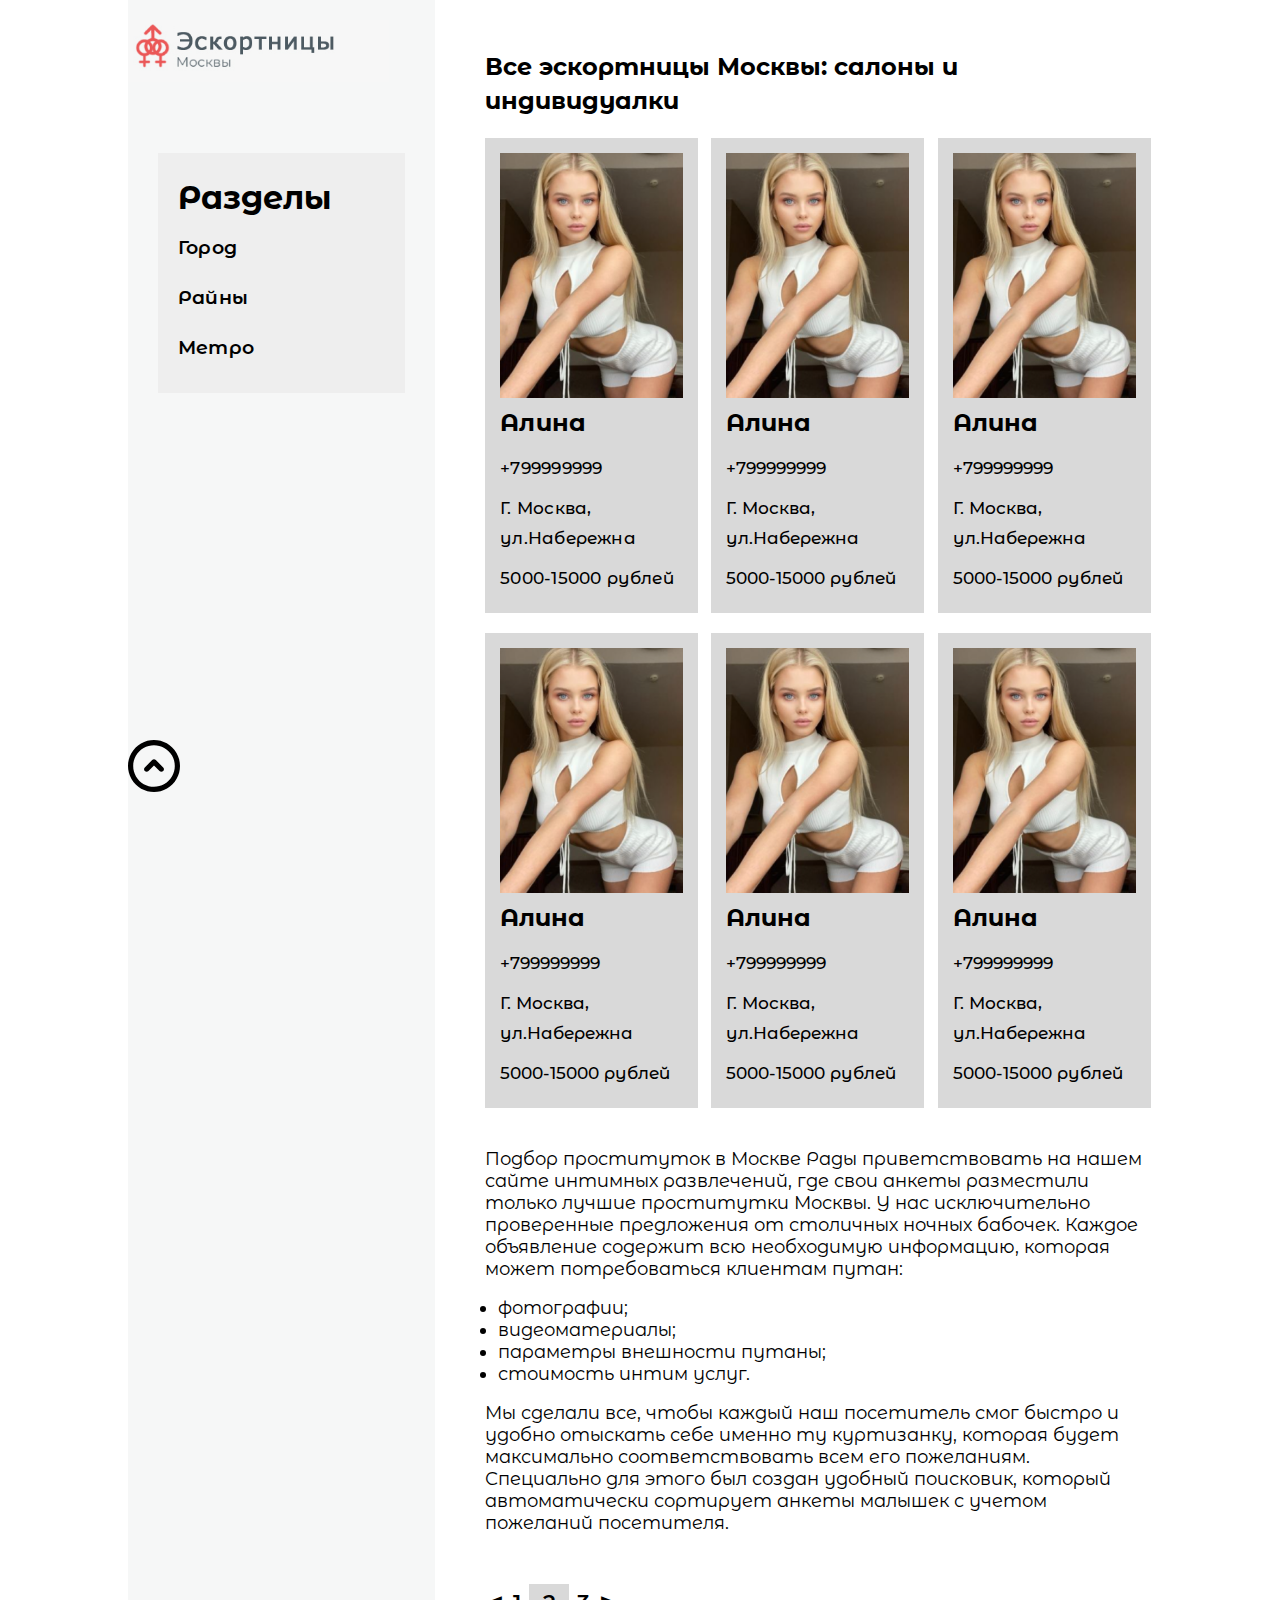
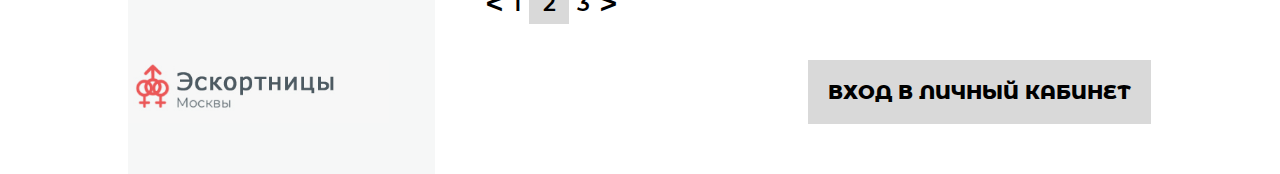
==== index.html @ f72063a7 "сделали панельку" ====
<!DOCTYPE html>
<html lang="en">
<head>
    <meta charset="UTF-8">
    <meta http-equiv="X-UA-Compatible" content="IE=edge">
    <meta name="viewport" content="width=device-width, initial-scale=1.0">
    <title>Document</title>
    <link rel="preconnect" href="https://fonts.googleapis.com">
    <link rel="preconnect" href="https://fonts.gstatic.com" crossorigin>
    <link href="https://fonts.googleapis.com/css2?family=Montserrat+Alternates:wght@300;400;500;600;700;800&display=swap"
        rel="stylesheet">
    <link rel="stylesheet" href="css/style.css">
    <script src="js/render.js" defer></script>
    <script src="js/main.js" defer></script>
</head>
<body>
   <div class="container main1">
        <div class="col-3">
                    <a href="#" class="logo">
                        <img src="img/logo.png" alt="logo">
                    </a>
                    <div class="panel__block">
                        <div class="panel">
                            <h4 class="panel__title title">Разделы</h4>
                            <div class="panel__box">
                                <a href="#" class="link panel__link">Город</a>
                                <div class="panel__list">
                                    <ul>
                                        <li>Москва</li>
                                        <li>Брянск</li>
                                    </ul>
                                </div>
                            </div>
                            <!-- города -->
                            <div class="panel__box">
                                <a href="#" class="link panel__link">Райны</a>
                                <div class="panel__list">
                                    <ul>
                                        <li>Питер</li>
                                        <li>климово</li>
                                    </ul>
                                </div>
                            </div>
                            <!-- города -->
                            <div class="panel__box">
                                <a href="#" class="link panel__link">Метро</a>
                                <div class="panel__list">
                                    <ul>
                                        <li>Авиамоторная</li>
                                        <li>Автозаводская</li>                                        
                                        <li>Багратионовская</li>
                                        <li>Баковка</li>
                                        <li>Балтийская</li>
                                        <li>Авиамоторная</li>
                                        <li>Автозаводская</li>
                                        <li>Багратионовская</li>
                                        <li>Баковка</li>
                                        <li>Балтийская</li>
                                        <li>Авиамоторная</li>
                                        <li>Автозаводская</li>
                                        <li>Багратионовская</li>
                                        <li>Баковка</li>
                                        <li>Балтийская</li>
                                        <li>Авиамоторная</li>
                                        <li>Автозаводская</li>
                                        <li>Багратионовская</li>
                                        <li>Баковка</li>
                                        <li>Балтийская</li>
                                        <li>Авиамоторная</li>
                                        <li>Автозаводская</li>
                                        <li>Багратионовская</li>
                                        <li>Баковка</li>
                                        <li>Авиамоторная</li>
                                        <li>Автозаводская</li>
                                        <li>Багратионовская</li>
                                        <li>Баковка</li>
                                        <li>Балтийская</li>
                                        <li>Авиамоторная</li>
                                        <li>Автозаводская</li>
                                        <li>Багратионовская</li>
                                        <li>Баковка</li>
                                        <li>Балтийская</li>
                                        <li>Авиамоторная</li>
                                        <li>Автозаводская</li>
                                        <li>Багратионовская</li>
                                        <li>Баковка</li>
                                    </ul>
                                </div>
                            </div>
                            <!-- города -->
                            
                            <!-- <div class="panel__box">
                                <a href="#" class="link panel__link">Район</a>
                                <div class="panel__list">
                                    <ul>
                                        <li>Вешняки</li>
                                        <li>Бирюлёво Западное</li>
                                        <li>Алтуфьевский</li>
                                        <li>Бутырский</li>
                                        <li>Бибирево</li>
                                    </ul>
                                </div>
                            </div>
                            
                            <div class="panel__box">
                                <a href="#" class="link panel__link">Город</a>
                                <div class="panel__list">
                                    <ul>
                                        <li>Академический</li>
                                        <li>Алексеевский</li>
                                        <li>Алтуфьевский</li>
                                        <li>Беговой</li>
                                        <li>Бескудниковский</li>
                                    </ul>
                                </div>
                            </div>
                            <div class="panel__box">
                                <a href="#" class="link panel__link">Город</a>
                                <div class="panel__list">
                                    <ul>
                                        <li>Академический</li>
                                        <li>Алексеевский</li>
                                        <li>Алтуфьевский</li>
                                        <li>Беговой</li>
                                        <li>Бескудниковский</li>
                                    </ul>
                                </div>
                            </div>
                            <div class="panel__box">
                                <a href="#" class="link panel__link">Город</a>
                                <div class="panel__list">
                                    <ul>
                                        <li>Академический</li>
                                        <li>Алексеевский</li>
                                        <li>Алтуфьевский</li>
                                        <li>Беговой</li>
                                        <li>Бескудниковский</li>
                                    </ul>
                                </div>
                            </div>
                            <div class="panel__box">
                                <a href="#" class="link panel__link">Город</a>
                                <div class="panel__list">
                                    <ul>
                                        <li>Академический</li>
                                        <li>Алексеевский</li>
                                        <li>Алтуфьевский</li>
                                        <li>Беговой</li>
                                        <li>Бескудниковский</li>
                                    </ul>
                                </div>
                            </div>
                            <a href="#" class="link panel__link"></a>
                            <a href="#" class="link panel__link">Метро</a>
                            <a href="#" class="link panel__link">Услуги</a>
                            <a href="#" class="link panel__link">Цена</a>
                            <a href="#" class="link panel__link">Возвраст</a>
                            <a href="#" class="link panel__link">Вес</a>
                            <a href="#" class="link panel__link">Грудь</a>
                            <a href="#" class="link panel__link">Рост</a>
                            <a href="#" class="link panel__link">Волосы</a>
                            <a href="#" class="link panel__link">Национальность</a>
                            <a href="#" class="link panel__link">Дополнительно</a> -->
                        </div>
                        <!-- /.panel -->
                    </div>
                    <!-- /.panel__block -->
                    <a href="#" class="logo footer__logo">
                        <img src="img/logo.png" alt="logo">
                    </a>
              
        </div> 
        <div class="col-7">
            <h2 class="header__title">Все эскортницы Москвы: салоны и индивидуалки</h2>
            <div class="catalog">
                <div class="cards block">
                    <a href="show.html" target="_blank" class="card">
                     
                            <img src="img/girl.png" alt="girl">
                            <h4 class="title text__card">Алина</h4>
                            <p class="text__card">+799999999</p>
                            <p class="text__card">Г. Москва, ул.Набережна</p>
                            <p class="text__card">5000-15000 рублей</p>
                       
                        <!-- /.card -->
                    </a>
                    <div class="card">
                        <img src="img/girl.png" alt="girl">
                        <h4 class="title text__card">Алина</h4>
                        <p class="text__card">+799999999</p>
                        <p class="text__card">Г. Москва, ул.Набережна</p>
                        <p class="text__card">5000-15000 рублей</p>
                    </div>
                    <!-- /.card -->
                    <div class="card">
                        <img src="img/girl.png" alt="girl">
                        <h4 class="title text__card">Алина</h4>
                        <p class="text__card">+799999999</p>
                        <p class="text__card">Г. Москва, ул.Набережна</p>
                        <p class="text__card">5000-15000 рублей</p>
                    </div>
                    <!-- /.card -->
                    <div class="card">
                        <img src="img/girl.png" alt="girl">
                        <h4 class="title text__card">Алина</h4>
                        <p class="text__card">+799999999</p>
                        <p class="text__card">Г. Москва, ул.Набережна</p>
                        <p class="text__card">5000-15000 рублей</p>
                    </div>
                    <!-- /.card -->
                    <div class="card">
                        <img src="img/girl.png" alt="girl">
                        <h4 class="title text__card">Алина</h4>
                        <p class="text__card">+799999999</p>
                        <p class="text__card">Г. Москва, ул.Набережна</p>
                        <p class="text__card">5000-15000 рублей</p>
                    </div>
                    <!-- /.card -->
                    <div class="card">
                        <img src="img/girl.png" alt="girl">
                        <h4 class="title text__card">Алина</h4>
                        <p class="text__card">+799999999</p>
                        <p class="text__card">Г. Москва, ул.Набережна</p>
                        <p class="text__card">5000-15000 рублей</p>
                    </div>
                    <!-- /.card -->
                </div>
                <!-- /.cards col-8 -->
                <div class="text">
                    <p>Подбор проституток в Москве
                    Рады приветствовать на нашем сайте интимных развлечений, где свои анкеты разместили только лучшие проститутки Москвы. У
                    нас исключительно проверенные предложения от столичных ночных бабочек. Каждое объявление содержит всю необходимую
                    информацию, которая может потребоваться клиентам путан:</p>
                    <p>
                        <ul>
                            <li>фотографии;</li>
                            <li>видеоматериалы;</li>
                            <li>параметры внешности путаны;</li>
                            <li>стоимость интим услуг.</li>
                        </ul>
                    </p>
                    
                    <p>
                    Мы сделали все, чтобы каждый наш посетитель смог быстро и удобно отыскать себе именно ту куртизанку, которая будет
                    максимально соответствовать всем его пожеланиям. Специально для этого был создан удобный поисковик, который
                    автоматически сортирует анкеты малышек с учетом пожеланий посетителя.</p>
                </div>
                <div class="pagi">
                    <a href="#" class="pagi__btn"><</a>
                            <a href="#" class="pagi__num">1</a>
                            <a href="#" class="pagi__num activa__numb">2</a>
                            <a href="#" class="pagi__num">3</a>
                            <a href="#" class="pagi__btn">></a>

                </div>
                <!-- /.pagi -->
            </div>
            <!-- /.catalog -->
            <button class="btn btn__footer">ВХОД В ЛИЧНЫЙ КАБИНЕТ</button>
        </div>
        <div class="up"></div>
   </div>
</body>
</html>
---- css/style.css ----
*{
    box-sizing: border-box;
    margin: 0;
    padding: 0;
    font-family: 'Montserrat Alternates', sans-serif;
}

.container{
    max-width: 1200px;
    width: 100%;
    margin: auto;
}
.logo > img{
    width: 85%;
}
.m-2{
    padding: 20px 0;
}
a{
    text-decoration: none;
    cursor: pointer;
    color: black;
    font-weight: 600;
    font-size: 22px;
    letter-spacing: 0.01em;
    line-height: 40px;
}
.title{
    font-weight: 700;
    font-size: 32px;
    line-height: 50px;
}
.btn{
    border: none;
    outline: none;
    cursor: pointer;
    background: #D9D9D9;
    font-weight: 800;
    font-size: 20px;
    padding: 20px;
}
.block{
    display: flex;
    justify-content: space-between;
    flex-wrap: wrap;
}
.main1{
    display: flex;
    align-items: stretch;
}
.col-3{
    padding: 20px 0;
    width: 30%;
    background: #F6F7F7;
    position: relative;
}
.col-7{
    position: relative;
    padding-top: 50px;
    padding-bottom: 20px;
    width: 65%;
    margin-left: 50px;
}


.main{
    padding-top: 50px;
    padding-bottom: 50px;
    display: flex;
    justify-content: space-around;
    align-items: flex-start;
}
.panel{
    padding: 20px 20px;
    display: flex;
    flex-direction: column;
    background: rgba(217, 217, 217, 0.3);
    margin-right: 30px;
    margin-left: 30px;
}
.panel__link{
    display: flex;
    position: relative;
    margin: 5px 0;
    width: 100%;
}
.panel__link:hover,
.panel__link:focus{
    cursor: pointer;
    animation: showA .3s both;
}

.panel__box{
    position: relative;
    display: flex;
}
.panel__list{
    display: none;
    flex-direction: column;
    background: #D9D9D9;
    color: #000;
    padding: 20px;
    position: absolute;
    left: 100%;
    top: 0;
    width: 100vh;
    z-index: 100;
    animation: showDiv .3s both;
}
.open{
    display: flex;
    animation: showDiv .3s both;
}

@keyframes showA {
    100% {
        opacity: 1;
        color: #eb5757;
    }
}
@keyframes showDiv {
    0%{
        opacity: 0;
    }
    100% {
        opacity: 1;
    }
}



.panel__list > ul {
    display: flex;
    flex-wrap: wrap;
    list-style: none;
    font-weight: 500;
    font-size: 20px;
    max-height: 400px;
    line-height: 50px;
    overflow-y: auto;
}
.panel__list>ul > li{
    width: 33%;
}

.card{
    display: flex;
    flex-direction: column;
    width: 30%;
    background: #D9D9D9;
    padding: 15px;
    margin-bottom: 20px;
}
.text__card{
    font-weight: 500;
    font-size: 20px;
    line-height: 30px;
    padding: 5px 0;
}
.card > h4{
    font-size: 24px;
    font-weight: 700;
    line-height: 40px;
}

.pagi{
    display: flex;
    justify-content: space-between;
    align-items: center;
    width: 20%;
    padding: 30px 0;
    margin-bottom: 100px;
}
.pagi__btn{
    font-size: 32px;
}
.activa__numb{
    display: block;
    align-items: center;
    text-align: center;
    width: 40px;
    background: #D9D9D9;
}
.footer__logo{
    position: absolute;
    bottom: 0;
    margin-bottom: 38px;
}
.header__title{
    padding-bottom: 20px;
    line-height: 34px;
}
.btn__footer{
    position: absolute;
    right: 0;
    bottom: 0;
    margin-bottom: 50px;
}

.up{
    width: 52px;
    height: 52px;
    position: fixed;
    bottom: 12%;
    right: 5%;
    background: url("../img/up.svg") no-repeat center / cover;
    cursor: pointer;
}
.text{
    margin: 20px 0;
    display: flex;
    flex-direction: column;
    align-items: baseline;
    font-size: 18px;
}
.text > ul{
    padding: 1% 1% 1% 2%;
    margin: 10px 0;
}

.btn__back{
    width: 90%;
    display: flex;
    justify-content: center;
    margin: auto;
    margin-top: 33px;
    transition: background-color 0.2s;
}

.btn__back:hover{
    background-color: #a8a8a8;
}

.info{
    display: flex;
    justify-content: space-between;
    align-items: center;
    margin-top: 63px;
}



.info__img{
    width: 100%;
    height: 100%;
}

.info__content{
    max-width: 293px;
    margin-left: 40px;
}

.info__content__block:not(:last-child){
    margin-bottom: 14px;
}

.info__content__title{
    font-size: 24px;
    margin-bottom: 10px;
}

.info__content__text{
    font-size: 20px;
    font-weight: 500;
}


.info__title{
    font-size: 24px;
    margin-top: 21px;
    margin-bottom: 40px;
}

.parameters{
    font-weight: 500;
}

.parameters__block{
    display: flex;
    justify-content: space-between;
    align-items: flex-start;
}

.parameters__block:not(:last-child){
    margin-bottom: 12px;
}

.parameters__name{
    font-size: 20px;
}

.parameters__info{
    font-size: 20px;
    max-width: 368px;
}

.about{
    margin-top: 40px;
}

.about__title{
    font-size: 24px;
    margin-bottom: 20px;
}

.about__text{
    font-size: 20px;
    font-weight: 500px;
}

.map{
    width: 100%;
    height: 254px;
    margin-bottom: 120px;
}

@media screen and (max-width: 1280px) {
    .container{
        max-width: 1024px;
    }
    .card{
        width: 32%;
    }
    .text__card {
        font-size: 17px;
    }
    .panel{
        margin-top: 58px;
    }
    .panel__link{
        font-size: 19px;
    }
    .up{
        left: 10%;
    }
}

@media screen and (max-width: 1024px) {
    .container{
        max-width: 768px;
    }
    .card{
        width: 48%;
    }
    .panel{
        margin-left: 0;
        margin-right: 0;
        padding: 20px 22px;
    }
    .pagi{
        width: 30%;
    }
    .logo > img{
        width: 100%;
    }
    .up{
        left: 12%;
    }
}

@media screen and (max-width: 768px) {
    .container{
        max-width: 480px;
    }
    .col-3{
        position: absolute;
        top: 0;
        left: 0;
        width: 100%;
    }
    .col-7{
        width: 100%;
        margin-left: 0;
        margin-top: 200px;
    }
    .main1{
        display: flex;
        flex-wrap: wrap;
    }
    .logo > img{
        width: 35%;
        margin-top: 15px;
    }
    .panel__block{
        width: 40px;
        height: 40px;
        background: url("../img/burger_menu.png") no-repeat center / cover;
        position: absolute;
        top: 0;
        right: 0;
        margin: 40px;
    }
    .panel{
        display: none;
    }
    .footer__logo{
        display: none;
    }
    .btn__footer{
        right: 50%;
        margin-right: -155px;
    }
    .up{
        bottom: 1%;
        left: 1%;
    }
}

@media screen and (max-width:480px) {
    .container{
        max-width: 320px;
    }
    .logo > img{
        width: 50%;
    }
    .header__title{
        font-size: 18px;
        line-height: 1.5;
    }
    .text__card{
        font-size: 13px;
        line-height: 1.5;
    }
    .card > h4{
        font-size: 18px;
        line-height: 1.5;
    }
    .btn__footer{
        font-size: 18px;
    }
    .pagi__btn{
        font-size: 20px;
    }
    .pagi__num{
        font-size: 18px;
    }
    .pagi{
        width: 40%;
    }
    .up{
        width: 30px;
        height: 30px;
    }
    .col-7{
        margin-top: 200px;
    }
    .info{
        flex-wrap: wrap;
        margin-top: 10px;
    }
    .info__slide{
        width: 100%;
        height: 100%;
    }
    .parameters__block{
        flex-direction: column;
    }
    .info__content{
        margin-left: 0;
    }
}
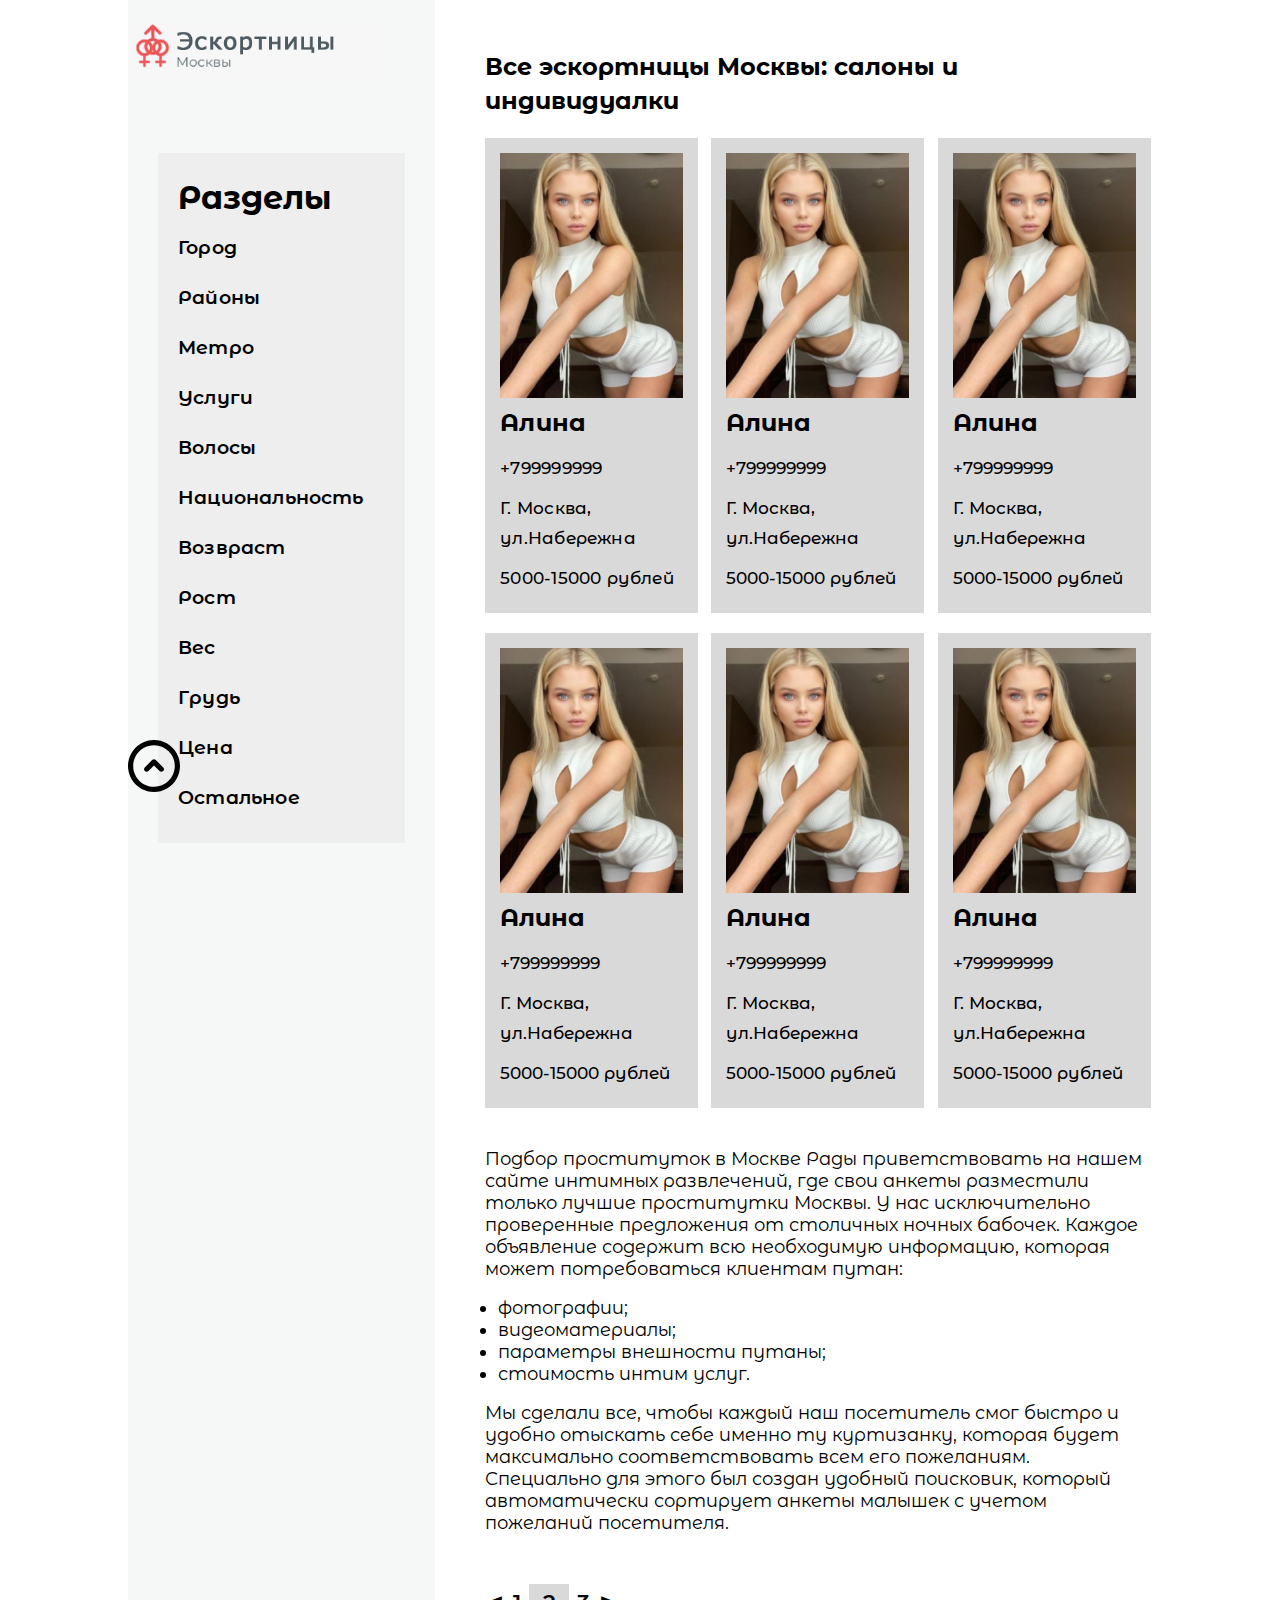
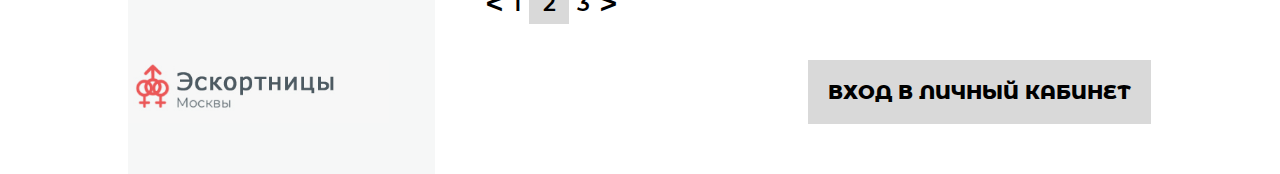
==== commit 41da9e64: "панель готова" ====
--- a/index.html
+++ b/index.html
@@ -27,148 +27,228 @@
                                 <div class="panel__list">
                                     <ul>
                                         <li>Москва</li>
-                                        <li>Брянск</li>
+                                        <li>Химки</li>
+                                        <li>Раменское</li>
                                     </ul>
                                 </div>
-                            </div>
-                            <!-- города -->
-                            <div class="panel__box">
-                                <a href="#" class="link panel__link">Райны</a>
-                                <div class="panel__list">
-                                    <ul>
-                                        <li>Питер</li>
-                                        <li>климово</li>
-                                    </ul>
-                                </div>
-                            </div>
-                            <!-- города -->
-                            <div class="panel__box">
-                                <a href="#" class="link panel__link">Метро</a>
-                                <div class="panel__list">
-                                    <ul>
-                                        <li>Авиамоторная</li>
-                                        <li>Автозаводская</li>                                        
-                                        <li>Багратионовская</li>
-                                        <li>Баковка</li>
-                                        <li>Балтийская</li>
-                                        <li>Авиамоторная</li>
-                                        <li>Автозаводская</li>
-                                        <li>Багратионовская</li>
-                                        <li>Баковка</li>
-                                        <li>Балтийская</li>
-                                        <li>Авиамоторная</li>
-                                        <li>Автозаводская</li>
-                                        <li>Багратионовская</li>
-                                        <li>Баковка</li>
-                                        <li>Балтийская</li>
-                                        <li>Авиамоторная</li>
-                                        <li>Автозаводская</li>
-                                        <li>Багратионовская</li>
-                                        <li>Баковка</li>
-                                        <li>Балтийская</li>
-                                        <li>Авиамоторная</li>
-                                        <li>Автозаводская</li>
-                                        <li>Багратионовская</li>
-                                        <li>Баковка</li>
-                                        <li>Авиамоторная</li>
-                                        <li>Автозаводская</li>
-                                        <li>Багратионовская</li>
-                                        <li>Баковка</li>
-                                        <li>Балтийская</li>
-                                        <li>Авиамоторная</li>
-                                        <li>Автозаводская</li>
-                                        <li>Багратионовская</li>
-                                        <li>Баковка</li>
-                                        <li>Балтийская</li>
-                                        <li>Авиамоторная</li>
-                                        <li>Автозаводская</li>
-                                        <li>Багратионовская</li>
-                                        <li>Баковка</li>
-                                    </ul>
-                                </div>
-                            </div>
-                            <!-- города -->
-                            
-                            <!-- <div class="panel__box">
-                                <a href="#" class="link panel__link">Район</a>
-                                <div class="panel__list">
-                                    <ul>
-                                        <li>Вешняки</li>
-                                        <li>Бирюлёво Западное</li>
-                                        <li>Алтуфьевский</li>
-                                        <li>Бутырский</li>
-                                        <li>Бибирево</li>
-                                    </ul>
-                                </div>
-                            </div>
-                            
-                            <div class="panel__box">
-                                <a href="#" class="link panel__link">Город</a>
-                                <div class="panel__list">
-                                    <ul>
-                                        <li>Академический</li>
-                                        <li>Алексеевский</li>
-                                        <li>Алтуфьевский</li>
-                                        <li>Беговой</li>
-                                        <li>Бескудниковский</li>
-                                    </ul>
-                                </div>
-                            </div>
-                            <div class="panel__box">
-                                <a href="#" class="link panel__link">Город</a>
-                                <div class="panel__list">
-                                    <ul>
-                                        <li>Академический</li>
-                                        <li>Алексеевский</li>
-                                        <li>Алтуфьевский</li>
-                                        <li>Беговой</li>
-                                        <li>Бескудниковский</li>
-                                    </ul>
-                                </div>
-                            </div>
-                            <div class="panel__box">
-                                <a href="#" class="link panel__link">Город</a>
-                                <div class="panel__list">
-                                    <ul>
-                                        <li>Академический</li>
-                                        <li>Алексеевский</li>
-                                        <li>Алтуфьевский</li>
-                                        <li>Беговой</li>
-                                        <li>Бескудниковский</li>
-                                    </ul>
-                                </div>
-                            </div>
-                            <div class="panel__box">
-                                <a href="#" class="link panel__link">Город</a>
-                                <div class="panel__list">
-                                    <ul>
-                                        <li>Академический</li>
-                                        <li>Алексеевский</li>
-                                        <li>Алтуфьевский</li>
-                                        <li>Беговой</li>
-                                        <li>Бескудниковский</li>
-                                    </ul>
-                                </div>
-                            </div>
-                            <a href="#" class="link panel__link"></a>
-                            <a href="#" class="link panel__link">Метро</a>
-                            <a href="#" class="link panel__link">Услуги</a>
-                            <a href="#" class="link panel__link">Цена</a>
-                            <a href="#" class="link panel__link">Возвраст</a>
-                            <a href="#" class="link panel__link">Вес</a>
-                            <a href="#" class="link panel__link">Грудь</a>
-                            <a href="#" class="link panel__link">Рост</a>
-                            <a href="#" class="link panel__link">Волосы</a>
-                            <a href="#" class="link panel__link">Национальность</a>
-                            <a href="#" class="link panel__link">Дополнительно</a> -->
+                                </div>
+                                <!-- города -->
+                                <div class="panel__box">
+                                    <a href="#" class="link panel__link">Районы</a>
+                                    <div class="panel__list">
+                                        <ul>
+                                            <li>ВАО</li>
+                                            <li>ЗАО</li>
+                                            <li>Зеленоградский</li>
+                                            <li>Новомосковский</li>
+                                            <li>СВАО</li>
+                                            <li>СЗАО</li>
+                                            <li>ЮЗАО</li>
+                                        </ul>
+                                    </div>
+                                </div>
+                                <!-- районы -->
+                                <div class="panel__box">
+                                    <a href="#" class="link panel__link">Метро</a>
+                                    <div class="panel__list">
+                                        <ul>
+                                            <li>Авиамоторная</li>
+                                            <li>Автозаводская</li>                                        
+                                            <li>Багратионовская</li>
+                                            <li>Баковка</li>
+                                            <li>Балтийская</li>
+                                            <li>Авиамоторная</li>
+                                            <li>Автозаводская</li>
+                                            <li>Багратионовская</li>
+                                            <li>Баковка</li>
+                                            <li>Балтийская</li>
+                                            <li>Авиамоторная</li>
+                                            <li>Автозаводская</li>
+                                            <li>Багратионовская</li>
+                                            <li>Баковка</li>
+                                            <li>Балтийская</li>
+                                            <li>Авиамоторная</li>
+                                            <li>Автозаводская</li>
+                                            <li>Багратионовская</li>
+                                            <li>Баковка</li>
+                                            <li>Балтийская</li>
+                                            <li>Авиамоторная</li>
+                                            <li>Автозаводская</li>
+                                            <li>Багратионовская</li>
+                                            <li>Баковка</li>
+                                            <li>Авиамоторная</li>
+                                            <li>Автозаводская</li>
+                                            <li>Багратионовская</li>
+                                            <li>Баковка</li>
+                                            <li>Балтийская</li>
+                                            <li>Авиамоторная</li>
+                                            <li>Автозаводская</li>
+                                            <li>Багратионовская</li>
+                                            <li>Баковка</li>
+                                            <li>Балтийская</li>
+                                            <li>Авиамоторная</li>
+                                            <li>Автозаводская</li>
+                                            <li>Багратионовская</li>
+                                            <li>Баковка</li>
+                                        </ul>
+                                    </div>
+                                </div>
+                                <!-- метро -->
+                                <div class="panel__box">
+                                    <a href="#" class="link panel__link">Услуги</a>
+                                    <div class="panel__list">
+                                        <ul>
+                                            <li><h4>ОСНОВНЫЕ</h4></li>
+                                            <li>Классический секс</li>
+                                            <li>Анальный секс</li>
+                                            <li>Групповой секс</li>
+                                            <li>Лесби</li>
+                                            <li>Минет в презервативе</li>
+                                            <li>Минет без презерватива</li>
+                                            <li>Минет глубокий</li>
+                                            <li>Минет в авто</li>
+                                            <li>Куннилингус</li>
+                                            <li>Двойное проникновение</li>
+                                            <li>Игрушки</li>
+                                            <li>Фетиш</li>
+
+                                            <li><h4>ЭКСТРИМ</h4></li>
+                                            <li>Золотой дождь выдача</li>
+                                            <li>Золотой дождь прием</li>
+                                            <li>Страпон</li>                                        
+                                            <li>Фистинг классический</li>
+                                            <li>Фистинг анальный</li>
+                                            <li>Анилингус</li>  
+                                            <li>Бандаж</li>                                      
+                                            <li>Бдсм</li>
+                                            <li>Госпожа</li>
+                                            <li>Рабыня</li>
+                                            <li>Ролевые игры</li>
+                                            
+                                            <li><h4>ДОПОЛНИТЕЛЬНО</h4></li>
+                                            <li>Стриптиз</li>     
+                                            <li>Эротический массаж</li>   
+                                            <li>Эскорт</li>    
+                                            <li>Семейным парам</li>
+                                            <li>Копро</li>                            
+                                            <li>Окончание на лицо</li>
+                                            <li>Окончание в рот</li>
+                                            
+                                        </ul>
+                                    </div>
+                                </div>
+                                <!-- услуги -->
+                                <div class="panel__box">
+                                    <a href="#" class="link panel__link">Волосы</a>
+                                    <div class="panel__list">
+                                        <ul>
+                                            <li>Блондинки</li>
+                                            <li>Брюнетки</li>
+                                            <li>Рыжие</li>
+                                            <li>Шатенки</li>
+                                            <li>Русые</li>
+                                        </ul>
+                                    </div>
+                                </div>
+                                <!-- волосы -->
+                                <div class="panel__box">
+                                    <a href="#" class="link panel__link">Национальность</a>
+                                    <div class="panel__list">
+                                        <ul>
+                                            <li>Русские</li>
+                                            <li>Украинки</li>
+                                            <li>Узбечки</li>
+                                            <li>Армянки</li>
+                                            <li>Азиатки</li>
+                                            <li>Негритянки</li>
+                                        </ul>
+                                    </div>
+                                </div>
+                                <!-- Национальность -->
+                                <div class="panel__box">
+                                    <a href="#" class="link panel__link">Возвраст</a>
+                                    <div class="panel__list">
+                                        <ul>
+                                            <li>Юные</li>
+                                            <li>Молодые</li>
+                                            <li>Опытные</li>
+                                            <li>Взрослые</li>
+                                            <li>Зрелые</li>
+                                            <li>Старые</li>
+                                        </ul>
+                                    </div>
+                                </div>
+                                <!-- Возвраст -->
+                                <div class="panel__box">
+                                    <a href="#" class="link panel__link">Рост</a>
+                                    <div class="panel__list">
+                                        <ul>
+                                            <li>Миниатюрные</li>
+                                            <li>Среднего роста</li>
+                                            <li>Высокие</li>
+                                        </ul>
+                                    </div>
+                                </div>
+                                <!-- Рост -->
+                                <div class="panel__box">
+                                    <a href="#" class="link panel__link">Вес</a>
+                                    <div class="panel__list">
+                                        <ul>
+                                            <li>Худые</li>
+                                            <li>Толстые</li>
+                                        </ul>
+                                    </div>
+                                </div>
+                                <!-- Вес -->
+                                <div class="panel__box">
+                                    <a href="#" class="link panel__link">Грудь</a>
+                                    <div class="panel__list">
+                                        <ul>
+                                            <li>С большой грудью</li>
+                                            <li>С маленькой грудь</li>
+                                        </ul>
+                                    </div>
+                                </div>
+                                <!-- Грудь -->
+                                <div class="panel__box">
+                                    <a href="#" class="link panel__link">Цена</a>
+                                    <div class="panel__list">
+                                        <ul>
+                                            <li>Дешевые</li>
+                                            <li>Недорогие</li>
+                                            <li>Дорогие</li>
+                                            <li>Элитные</li>
+                                            <li>VIP</li>
+                                            <li>Модели</li>
+                                        </ul>
+                                    </div>
+                                </div>
+                                <!-- Цена -->
+                                <div class="panel__box">
+                                    <a href="#" class="link panel__link">Остальное</a>
+                                    <div class="panel__list">
+                                        <ul>
+                                            <li>Проверенные</li>
+                                            <li>На выезд</li>                                            
+                                            <li>Есть видео</li>
+                                            <li>Новые</li>
+                                            <li>В апартаментах</li>
+                                            <li>На час</li>
+                                            <li>На ночь</li>
+                                            <li>Трансы</li>
+                                            <li>Без ретуши</li>
+                                        </ul>
+                                    </div>
+                                </div>
+                                <!-- Остальное -->
+                                
                         </div>
                         <!-- /.panel -->
                     </div>
                     <!-- /.panel__block -->
                     <a href="#" class="logo footer__logo">
                         <img src="img/logo.png" alt="logo">
-                    </a>
-              
+                    </a>        
         </div> 
         <div class="col-7">
             <h2 class="header__title">Все эскортницы Москвы: салоны и индивидуалки</h2>
--- a/css/style.css
+++ b/css/style.css
@@ -140,7 +140,7 @@
     overflow-y: auto;
 }
 .panel__list>ul > li{
-    width: 33%;
+    width: 45%;
 }
 
 .card{
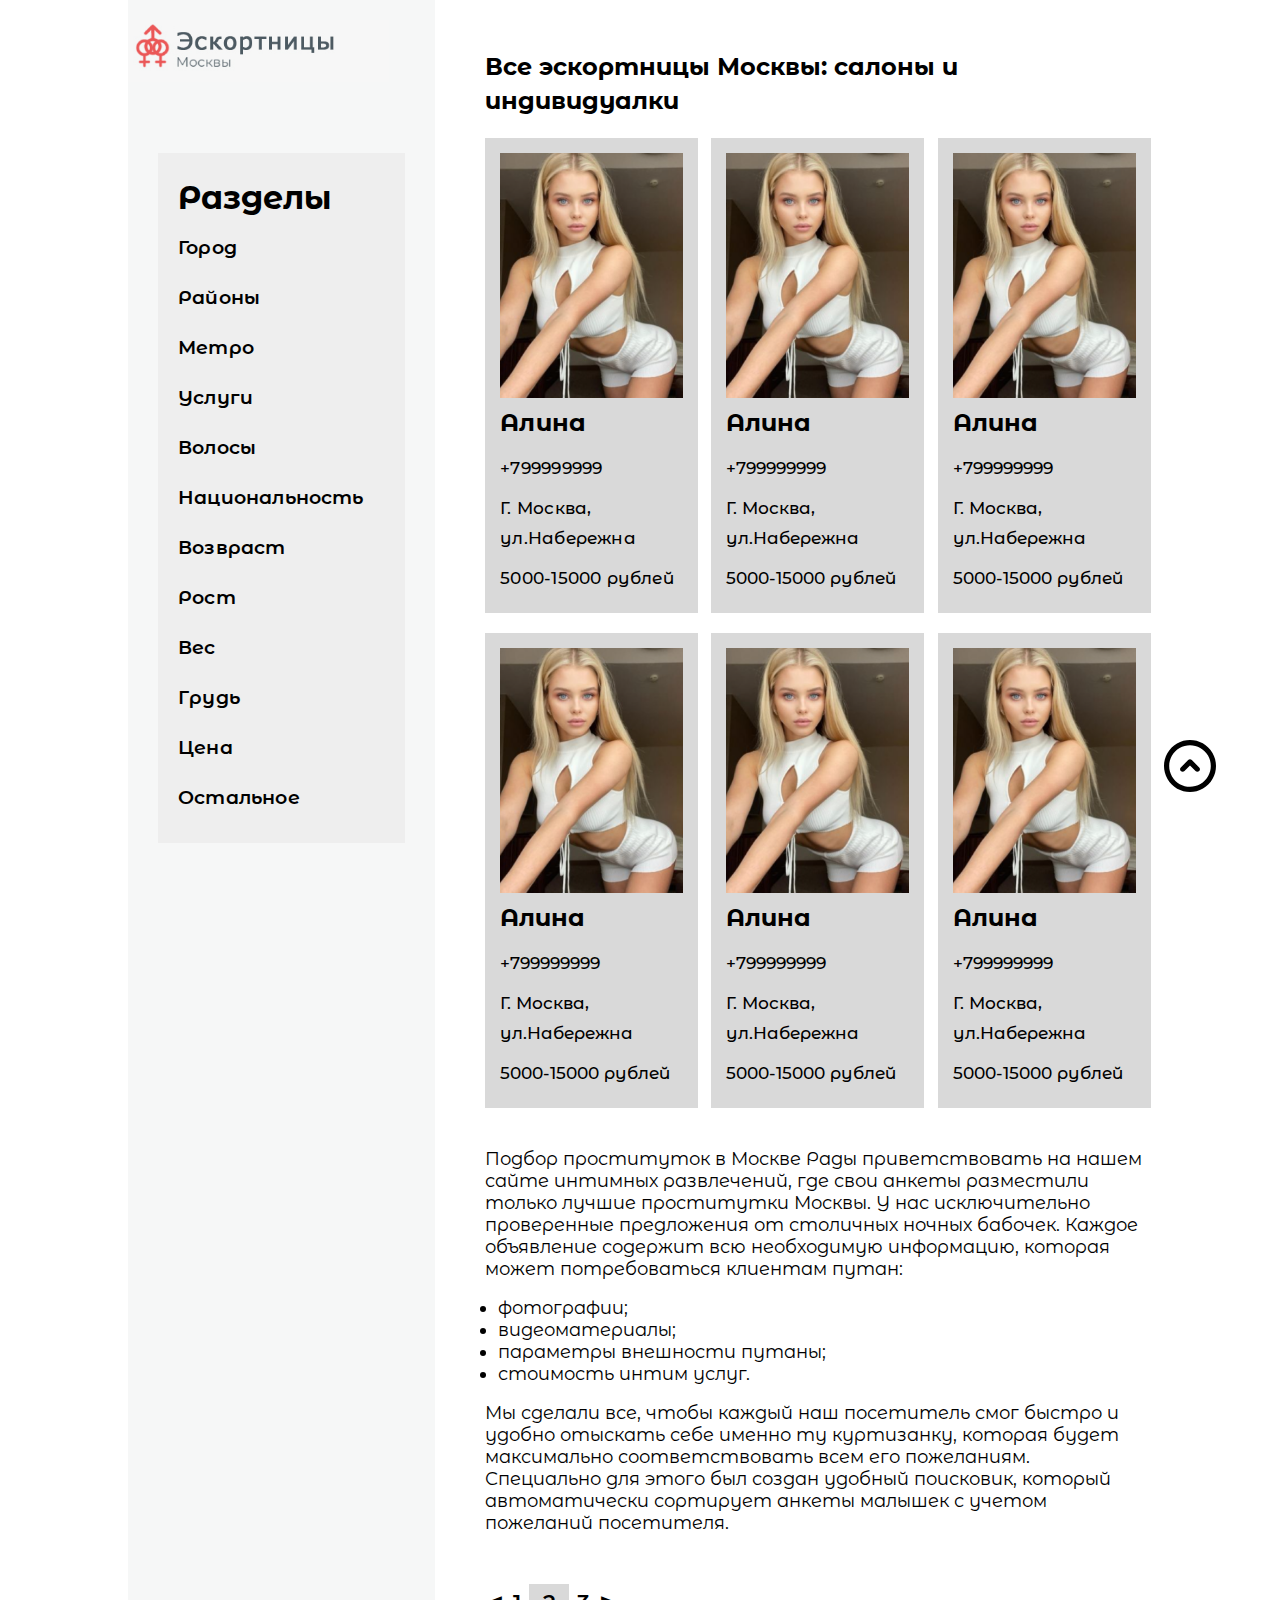
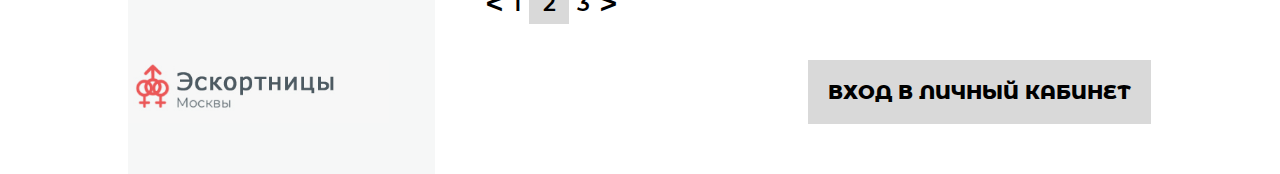
==== commit 70613f21: "по адаптации все норм" ====
--- a/index.html
+++ b/index.html
@@ -16,7 +16,7 @@
 <body>
    <div class="container main1">
         <div class="col-3">
-                    <a href="#" class="logo">
+                    <a href="index.html" class="logo">
                         <img src="img/logo.png" alt="logo">
                     </a>
                     <div class="panel__block">
@@ -241,7 +241,7 @@
                                     </div>
                                 </div>
                                 <!-- Остальное -->
-                                
+                                <div class="panel__close"></div>
                         </div>
                         <!-- /.panel -->
                     </div>
--- a/css/style.css
+++ b/css/style.css
@@ -313,6 +313,16 @@
     height: 254px;
     margin-bottom: 120px;
 }
+.panel__close {
+    width: 20px;
+    height: 20px;
+    background: url("../img/close.svg") no-repeat center / cover;
+    position: fixed;
+    top: 0;
+    right: 0;
+    margin: 35px;
+    display: none;
+}
 
 @media screen and (max-width: 1280px) {
     .container{
@@ -331,7 +341,7 @@
         font-size: 19px;
     }
     .up{
-        left: 10%;
+        right: 5%;
     }
 }
 
@@ -354,7 +364,7 @@
         width: 100%;
     }
     .up{
-        left: 12%;
+        right: 5%;
     }
 }
 
@@ -371,7 +381,7 @@
     .col-7{
         width: 100%;
         margin-left: 0;
-        margin-top: 200px;
+        margin-top: 80px;
     }
     .main1{
         display: flex;
@@ -381,7 +391,7 @@
         width: 35%;
         margin-top: 15px;
     }
-    .panel__block{
+    .panel__block {
         width: 40px;
         height: 40px;
         background: url("../img/burger_menu.png") no-repeat center / cover;
@@ -390,8 +400,27 @@
         right: 0;
         margin: 40px;
     }
-    .panel{
-        display: none;
+
+    .panel {
+        position: fixed;
+        left: 0;
+        top: 0;
+        margin: auto;
+        width: 100%;
+        background: #fff;
+        z-index: 5;
+        transform: translateY(-100%);
+        transition: transform 0.3s;
+        overflow: scroll;
+        max-height: 100vh;
+    }
+
+    .panel-open {
+        transform: translateY(0);
+    }
+
+    .panel__close {
+        display: block;
     }
     .footer__logo{
         display: none;
@@ -402,7 +431,30 @@
     }
     .up{
         bottom: 1%;
-        left: 1%;
+        right: 1%;
+    }
+    .panel__list>ul>li {
+        width: 100%;
+    }
+
+    .panel__list {
+        left: 0;
+        max-width: 280px;
+        position: static;
+    }
+
+    .panel__box {
+        flex-direction: column;
+    }
+    .btn{
+        font-size: 16px!important;
+    }
+    .btn__back{
+        padding: 0;
+        margin-top: 0;
+    }
+    .header__title{
+        margin-top: 15px;
     }
 }
 
@@ -442,7 +494,7 @@
         height: 30px;
     }
     .col-7{
-        margin-top: 200px;
+        margin-top: 80px;
     }
     .info{
         flex-wrap: wrap;
@@ -458,4 +510,14 @@
     .info__content{
         margin-left: 0;
     }
+    .info__title{
+        font-size: 20px;
+        margin-bottom: 10px;
+    }
+    h2{
+        font-size: 20px!important;
+    }
+    span{
+        font-size: 16px!important;
+    }
 }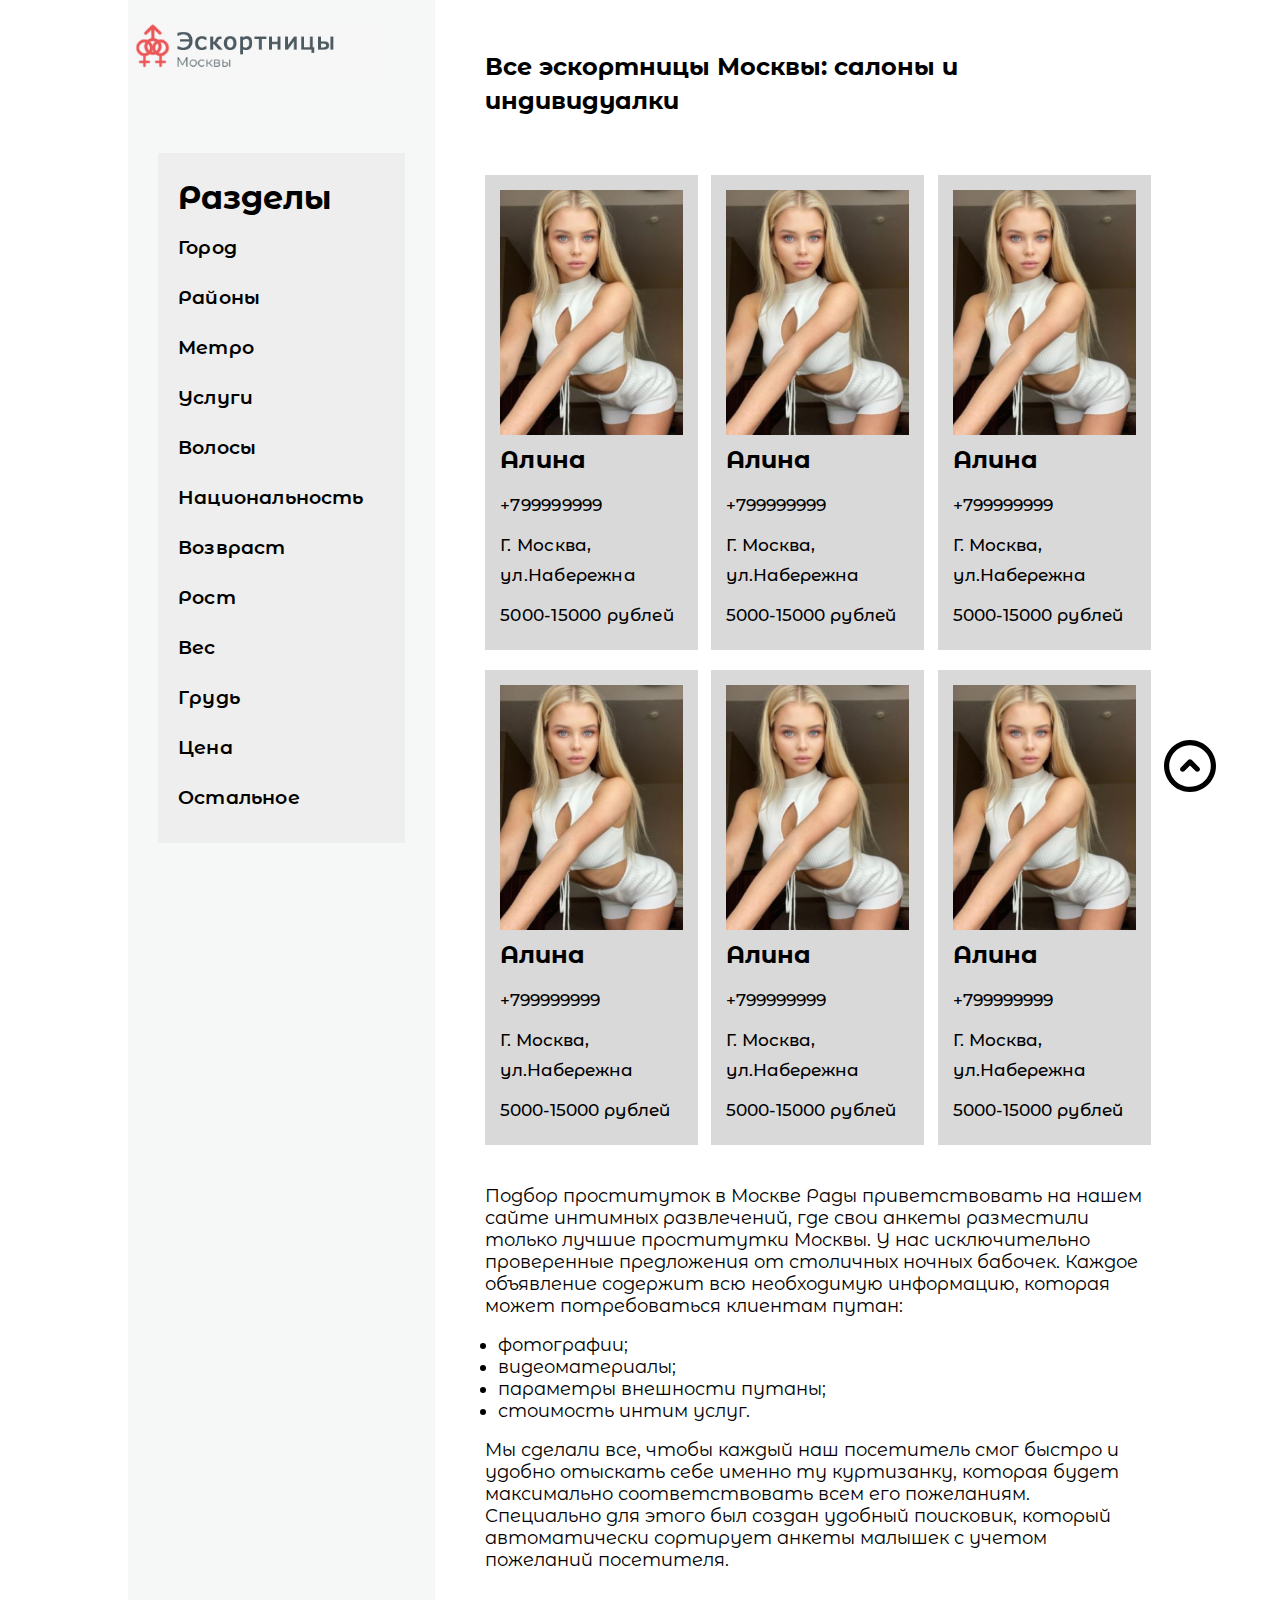
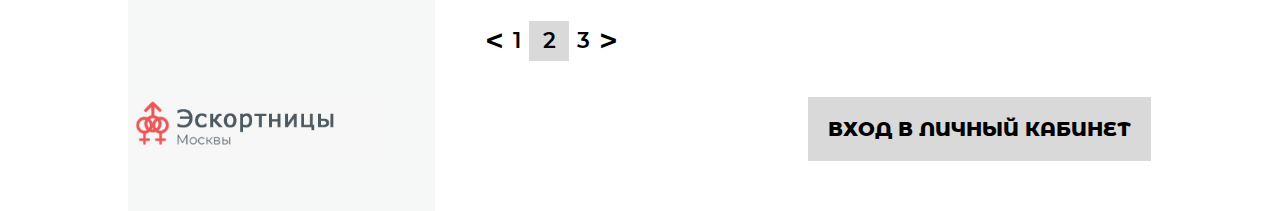
==== commit e8b0e754: "по адаптации все норм" ====
--- a/index.html
+++ b/index.html
@@ -246,7 +246,7 @@
                         <!-- /.panel -->
                     </div>
                     <!-- /.panel__block -->
-                    <a href="#" class="logo footer__logo">
+                    <a href="index.html" class="logo footer__logo">
                         <img src="img/logo.png" alt="logo">
                     </a>        
         </div> 
--- a/css/style.css
+++ b/css/style.css
@@ -142,6 +142,9 @@
 .panel__list>ul > li{
     width: 45%;
 }
+.info__slide{
+    width: 100%;
+}
 
 .card{
     display: flex;
@@ -187,7 +190,7 @@
     margin-bottom: 38px;
 }
 .header__title{
-    padding-bottom: 20px;
+    padding-bottom: 57px;
     line-height: 34px;
 }
 .btn__footer{
@@ -235,10 +238,13 @@
     display: flex;
     justify-content: space-between;
     align-items: center;
-    margin-top: 63px;
-}
-
-
+    margin-top: 36px;
+}
+
+
+.info__slider{
+    width: 50%;
+}
 
 .info__img{
     width: 100%;
@@ -246,7 +252,7 @@
 }
 
 .info__content{
-    max-width: 293px;
+    max-width: 50%;
     margin-left: 40px;
 }
 
@@ -292,6 +298,7 @@
 .parameters__info{
     font-size: 20px;
     max-width: 368px;
+    text-align: right;
 }
 
 .about{
@@ -352,6 +359,9 @@
     .card{
         width: 48%;
     }
+    .col-7{
+        padding-top: 20px;
+    }
     .panel{
         margin-left: 0;
         margin-right: 0;
@@ -363,8 +373,17 @@
     .logo > img{
         width: 100%;
     }
+    .info {
+        margin-top: 20px;
+    }
+    .btn__back{
+        margin-top: 43px;
+    }
     .up{
         right: 5%;
+    }
+    .panel__list>ul>li {
+        width: 100%;
     }
 }
 
@@ -381,7 +400,7 @@
     .col-7{
         width: 100%;
         margin-left: 0;
-        margin-top: 80px;
+        margin-top: 130px;
     }
     .main1{
         display: flex;
@@ -433,9 +452,7 @@
         bottom: 1%;
         right: 1%;
     }
-    .panel__list>ul>li {
-        width: 100%;
-    }
+    
 
     .panel__list {
         left: 0;
@@ -463,8 +480,9 @@
         max-width: 320px;
     }
     .logo > img{
-        width: 50%;
-    }
+        width: 60%;
+    }
+    
     .header__title{
         font-size: 18px;
         line-height: 1.5;
@@ -493,8 +511,8 @@
         width: 30px;
         height: 30px;
     }
-    .col-7{
-        margin-top: 80px;
+    .parameters__info{
+        text-align: left;
     }
     .info{
         flex-wrap: wrap;
@@ -504,7 +522,10 @@
         width: 100%;
         height: 100%;
     }
-    .parameters__block{
+    .info__slider{
+        width: 100%;
+    }
+    .parameters__block{ 
         flex-direction: column;
     }
     .info__content{
@@ -520,4 +541,8 @@
     span{
         font-size: 16px!important;
     }
+    .text{
+        font-size: 14px;
+        line-height: 1.5;
+    }
 }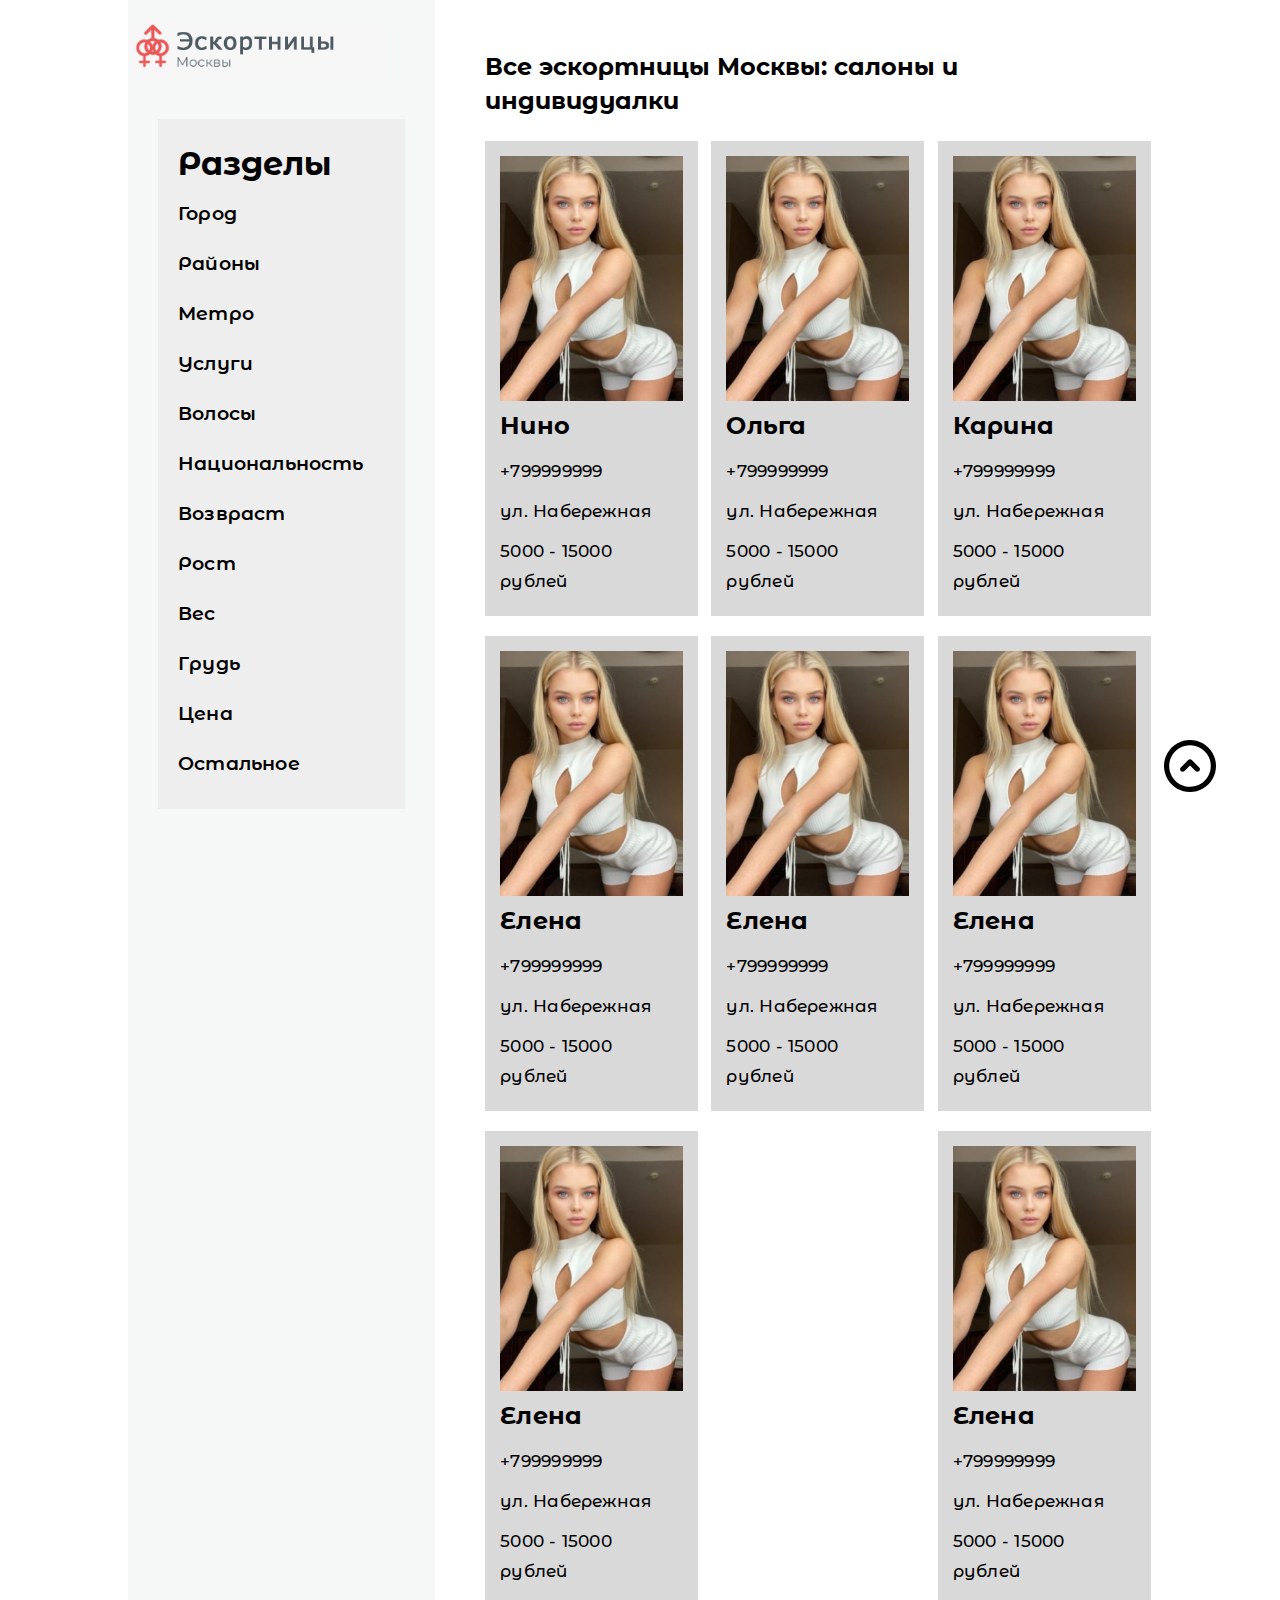
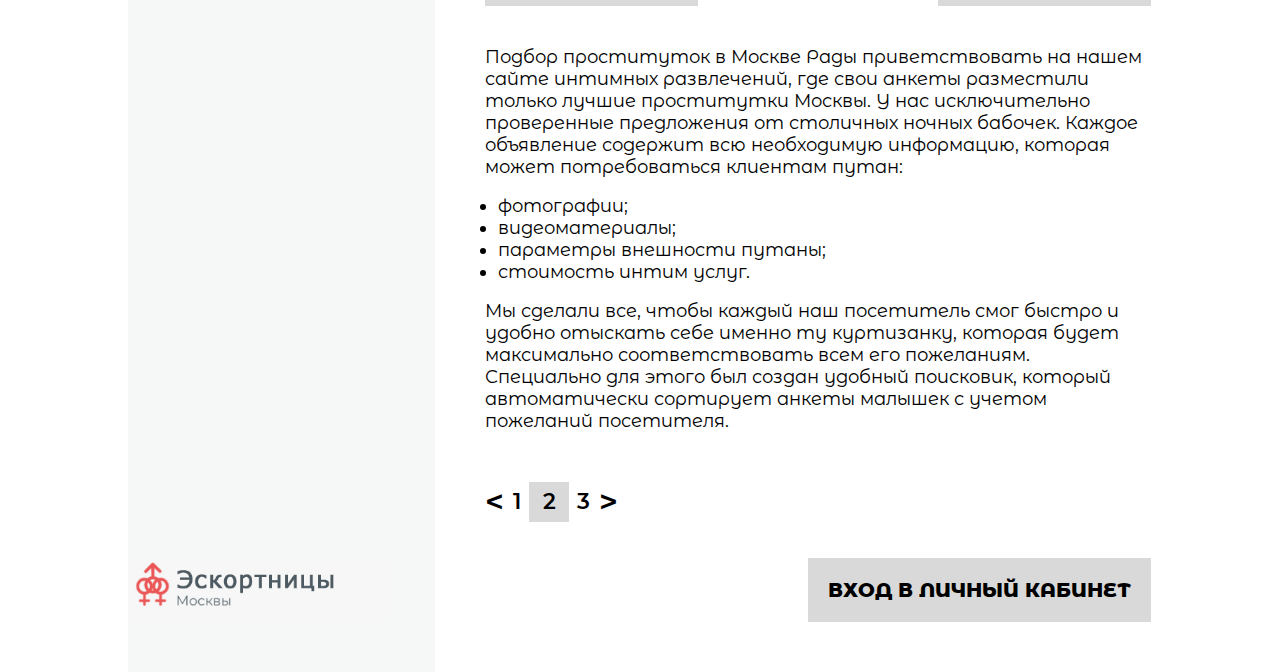
==== commit aad7097d: "вывела данные" ====
--- a/index.html
+++ b/index.html
@@ -254,56 +254,8 @@
             <h2 class="header__title">Все эскортницы Москвы: салоны и индивидуалки</h2>
             <div class="catalog">
                 <div class="cards block">
-                    <a href="show.html" target="_blank" class="card">
-                     
-                            <img src="img/girl.png" alt="girl">
-                            <h4 class="title text__card">Алина</h4>
-                            <p class="text__card">+799999999</p>
-                            <p class="text__card">Г. Москва, ул.Набережна</p>
-                            <p class="text__card">5000-15000 рублей</p>
-                       
-                        <!-- /.card -->
-                    </a>
-                    <div class="card">
-                        <img src="img/girl.png" alt="girl">
-                        <h4 class="title text__card">Алина</h4>
-                        <p class="text__card">+799999999</p>
-                        <p class="text__card">Г. Москва, ул.Набережна</p>
-                        <p class="text__card">5000-15000 рублей</p>
-                    </div>
-                    <!-- /.card -->
-                    <div class="card">
-                        <img src="img/girl.png" alt="girl">
-                        <h4 class="title text__card">Алина</h4>
-                        <p class="text__card">+799999999</p>
-                        <p class="text__card">Г. Москва, ул.Набережна</p>
-                        <p class="text__card">5000-15000 рублей</p>
-                    </div>
-                    <!-- /.card -->
-                    <div class="card">
-                        <img src="img/girl.png" alt="girl">
-                        <h4 class="title text__card">Алина</h4>
-                        <p class="text__card">+799999999</p>
-                        <p class="text__card">Г. Москва, ул.Набережна</p>
-                        <p class="text__card">5000-15000 рублей</p>
-                    </div>
-                    <!-- /.card -->
-                    <div class="card">
-                        <img src="img/girl.png" alt="girl">
-                        <h4 class="title text__card">Алина</h4>
-                        <p class="text__card">+799999999</p>
-                        <p class="text__card">Г. Москва, ул.Набережна</p>
-                        <p class="text__card">5000-15000 рублей</p>
-                    </div>
-                    <!-- /.card -->
-                    <div class="card">
-                        <img src="img/girl.png" alt="girl">
-                        <h4 class="title text__card">Алина</h4>
-                        <p class="text__card">+799999999</p>
-                        <p class="text__card">Г. Москва, ул.Набережна</p>
-                        <p class="text__card">5000-15000 рублей</p>
-                    </div>
-                    <!-- /.card -->
+                    
+                    
                 </div>
                 <!-- /.cards col-8 -->
                 <div class="text">
--- a/css/style.css
+++ b/css/style.css
@@ -190,7 +190,7 @@
     margin-bottom: 38px;
 }
 .header__title{
-    padding-bottom: 57px;
+    padding-bottom: 23px;
     line-height: 34px;
 }
 .btn__footer{
@@ -342,7 +342,7 @@
         font-size: 17px;
     }
     .panel{
-        margin-top: 58px;
+        margin-top: 24px;
     }
     .panel__link{
         font-size: 19px;
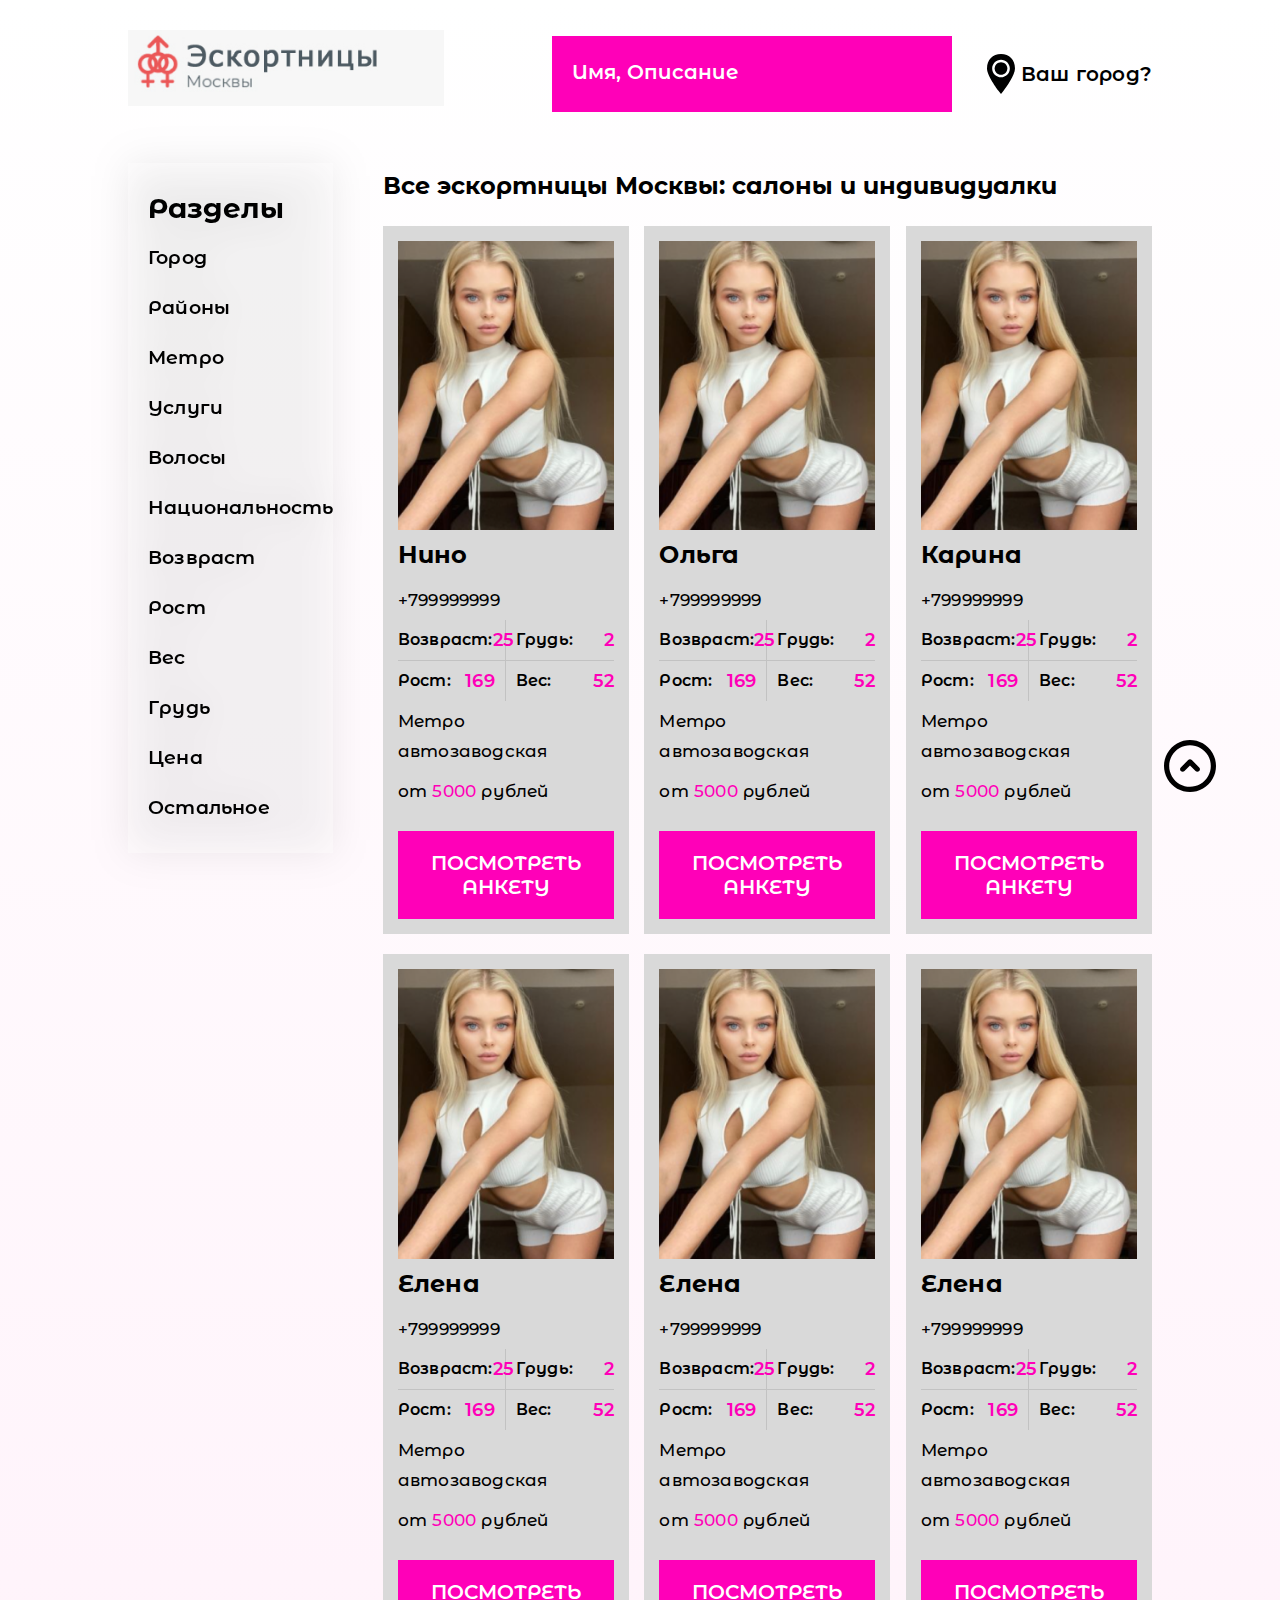
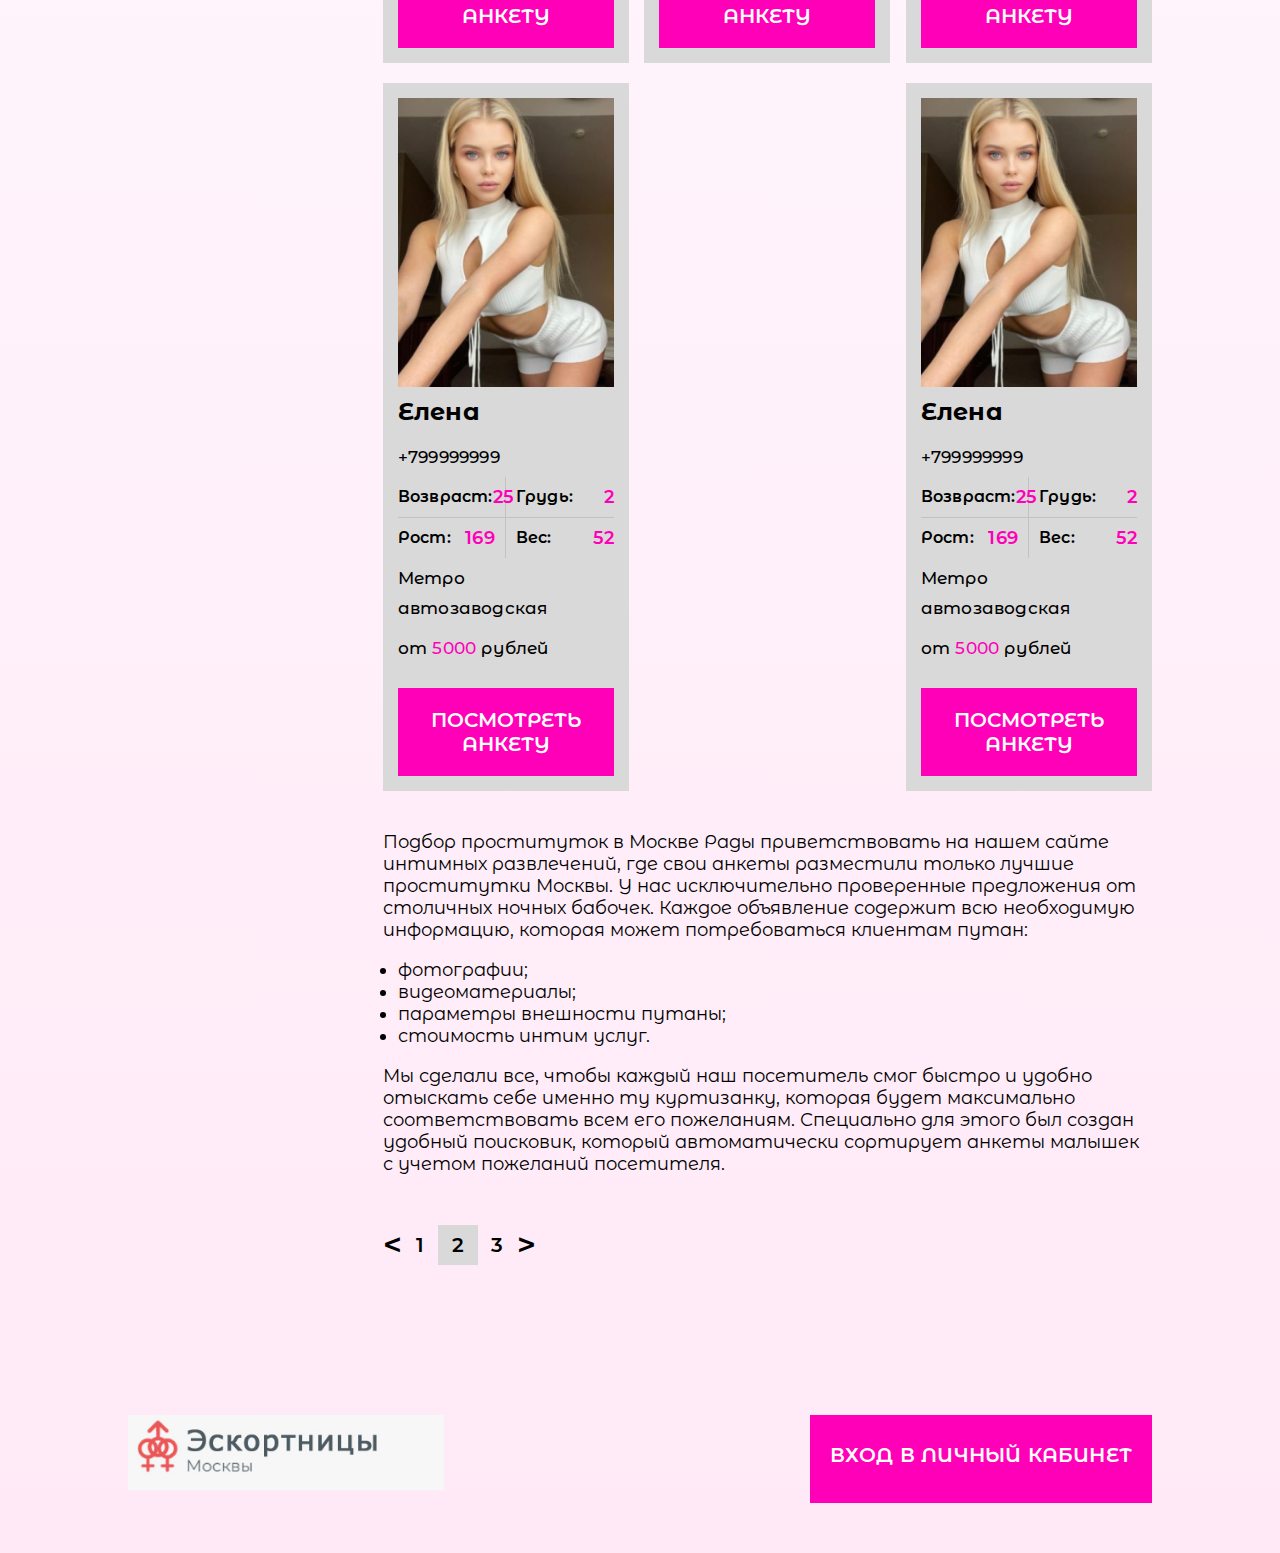
==== commit 8f140352: "переделала главную" ====
--- a/index.html
+++ b/index.html
@@ -14,247 +14,256 @@
     <script src="js/main.js" defer></script>
 </head>
 <body>
+    <header class="header">
+        <div class="container ">
+            <div class="header__block block">
+                <a href="index.html" class="logo">
+                    <img src="img/logo.png" alt="logo">
+                </a>
+                <div class="nav">
+                    <input type="text" placeholder="Имя, Описание">
+                    <a href="#" class="link nav__link">Ваш город?</a>
+                </div>
+                <!-- /.nav -->
+            </div>
+        </div>
+        <!-- /.container -->
+    </header>
+    <!-- /.header -->
    <div class="container main1">
-        <div class="col-3">
-                    <a href="index.html" class="logo">
-                        <img src="img/logo.png" alt="logo">
-                    </a>
-                    <div class="panel__block">
-                        <div class="panel">
-                            <h4 class="panel__title title">Разделы</h4>
-                            <div class="panel__box">
-                                <a href="#" class="link panel__link">Город</a>
-                                <div class="panel__list">
-                                    <ul>
-                                        <li>Москва</li>
-                                        <li>Химки</li>
-                                        <li>Раменское</li>
-                                    </ul>
-                                </div>
-                                </div>
-                                <!-- города -->
-                                <div class="panel__box">
-                                    <a href="#" class="link panel__link">Районы</a>
-                                    <div class="panel__list">
-                                        <ul>
-                                            <li>ВАО</li>
-                                            <li>ЗАО</li>
-                                            <li>Зеленоградский</li>
-                                            <li>Новомосковский</li>
-                                            <li>СВАО</li>
-                                            <li>СЗАО</li>
-                                            <li>ЮЗАО</li>
-                                        </ul>
-                                    </div>
-                                </div>
-                                <!-- районы -->
-                                <div class="panel__box">
-                                    <a href="#" class="link panel__link">Метро</a>
-                                    <div class="panel__list">
-                                        <ul>
-                                            <li>Авиамоторная</li>
-                                            <li>Автозаводская</li>                                        
-                                            <li>Багратионовская</li>
-                                            <li>Баковка</li>
-                                            <li>Балтийская</li>
-                                            <li>Авиамоторная</li>
-                                            <li>Автозаводская</li>
-                                            <li>Багратионовская</li>
-                                            <li>Баковка</li>
-                                            <li>Балтийская</li>
-                                            <li>Авиамоторная</li>
-                                            <li>Автозаводская</li>
-                                            <li>Багратионовская</li>
-                                            <li>Баковка</li>
-                                            <li>Балтийская</li>
-                                            <li>Авиамоторная</li>
-                                            <li>Автозаводская</li>
-                                            <li>Багратионовская</li>
-                                            <li>Баковка</li>
-                                            <li>Балтийская</li>
-                                            <li>Авиамоторная</li>
-                                            <li>Автозаводская</li>
-                                            <li>Багратионовская</li>
-                                            <li>Баковка</li>
-                                            <li>Авиамоторная</li>
-                                            <li>Автозаводская</li>
-                                            <li>Багратионовская</li>
-                                            <li>Баковка</li>
-                                            <li>Балтийская</li>
-                                            <li>Авиамоторная</li>
-                                            <li>Автозаводская</li>
-                                            <li>Багратионовская</li>
-                                            <li>Баковка</li>
-                                            <li>Балтийская</li>
-                                            <li>Авиамоторная</li>
-                                            <li>Автозаводская</li>
-                                            <li>Багратионовская</li>
-                                            <li>Баковка</li>
-                                        </ul>
-                                    </div>
-                                </div>
-                                <!-- метро -->
-                                <div class="panel__box">
-                                    <a href="#" class="link panel__link">Услуги</a>
-                                    <div class="panel__list">
-                                        <ul>
-                                            <li><h4>ОСНОВНЫЕ</h4></li>
-                                            <li>Классический секс</li>
-                                            <li>Анальный секс</li>
-                                            <li>Групповой секс</li>
-                                            <li>Лесби</li>
-                                            <li>Минет в презервативе</li>
-                                            <li>Минет без презерватива</li>
-                                            <li>Минет глубокий</li>
-                                            <li>Минет в авто</li>
-                                            <li>Куннилингус</li>
-                                            <li>Двойное проникновение</li>
-                                            <li>Игрушки</li>
-                                            <li>Фетиш</li>
+        <div class="col-3">                   
+            <div class="panel__block">
+                <div class="panel">
+                    <h4 class="panel__title title">Разделы</h4>
+                    <div class="panel__box">
+                        <a href="#" class="link panel__link">Город</a>
+                        <div class="panel__list">
+                            <ul>
+                                <li>Москва</li>
+                                <li>Химки</li>
+                                <li>Раменское</li>
+                            </ul>
+                        </div>
+                        </div>
+                        <!-- города -->
+                        <div class="panel__box">
+                            <a href="#" class="link panel__link">Районы</a>
+                            <div class="panel__list">
+                                <ul>
+                                    <li>ВАО</li>
+                                    <li>ЗАО</li>
+                                    <li>Зеленоградский</li>
+                                    <li>Новомосковский</li>
+                                    <li>СВАО</li>
+                                    <li>СЗАО</li>
+                                    <li>ЮЗАО</li>
+                                </ul>
+                            </div>
+                        </div>
+                        <!-- районы -->
+                        <div class="panel__box">
+                            <a href="#" class="link panel__link">Метро</a>
+                            <div class="panel__list">
+                                <ul>
+                                    <li>Авиамоторная</li>
+                                    <li>Автозаводская</li>                                        
+                                    <li>Багратионовская</li>
+                                    <li>Баковка</li>
+                                    <li>Балтийская</li>
+                                    <li>Авиамоторная</li>
+                                    <li>Автозаводская</li>
+                                    <li>Багратионовская</li>
+                                    <li>Баковка</li>
+                                    <li>Балтийская</li>
+                                    <li>Авиамоторная</li>
+                                    <li>Автозаводская</li>
+                                    <li>Багратионовская</li>
+                                    <li>Баковка</li>
+                                    <li>Балтийская</li>
+                                    <li>Авиамоторная</li>
+                                    <li>Автозаводская</li>
+                                    <li>Багратионовская</li>
+                                    <li>Баковка</li>
+                                    <li>Балтийская</li>
+                                    <li>Авиамоторная</li>
+                                    <li>Автозаводская</li>
+                                    <li>Багратионовская</li>
+                                    <li>Баковка</li>
+                                    <li>Авиамоторная</li>
+                                    <li>Автозаводская</li>
+                                    <li>Багратионовская</li>
+                                    <li>Баковка</li>
+                                    <li>Балтийская</li>
+                                    <li>Авиамоторная</li>
+                                    <li>Автозаводская</li>
+                                    <li>Багратионовская</li>
+                                    <li>Баковка</li>
+                                    <li>Балтийская</li>
+                                    <li>Авиамоторная</li>
+                                    <li>Автозаводская</li>
+                                    <li>Багратионовская</li>
+                                    <li>Баковка</li>
+                                </ul>
+                            </div>
+                        </div>
+                        <!-- метро -->
+                        <div class="panel__box">
+                            <a href="#" class="link panel__link">Услуги</a>
+                            <div class="panel__list">
+                                <ul>
+                                    <li><h4>ОСНОВНЫЕ</h4></li>
+                                    <li>Классический секс</li>
+                                    <li>Анальный секс</li>
+                                    <li>Групповой секс</li>
+                                    <li>Лесби</li>
+                                    <li>Минет в презервативе</li>
+                                    <li>Минет без презерватива</li>
+                                    <li>Минет глубокий</li>
+                                    <li>Минет в авто</li>
+                                    <li>Куннилингус</li>
+                                    <li>Двойное проникновение</li>
+                                    <li>Игрушки</li>
+                                    <li>Фетиш</li>
 
-                                            <li><h4>ЭКСТРИМ</h4></li>
-                                            <li>Золотой дождь выдача</li>
-                                            <li>Золотой дождь прием</li>
-                                            <li>Страпон</li>                                        
-                                            <li>Фистинг классический</li>
-                                            <li>Фистинг анальный</li>
-                                            <li>Анилингус</li>  
-                                            <li>Бандаж</li>                                      
-                                            <li>Бдсм</li>
-                                            <li>Госпожа</li>
-                                            <li>Рабыня</li>
-                                            <li>Ролевые игры</li>
-                                            
-                                            <li><h4>ДОПОЛНИТЕЛЬНО</h4></li>
-                                            <li>Стриптиз</li>     
-                                            <li>Эротический массаж</li>   
-                                            <li>Эскорт</li>    
-                                            <li>Семейным парам</li>
-                                            <li>Копро</li>                            
-                                            <li>Окончание на лицо</li>
-                                            <li>Окончание в рот</li>
-                                            
-                                        </ul>
-                                    </div>
-                                </div>
-                                <!-- услуги -->
-                                <div class="panel__box">
-                                    <a href="#" class="link panel__link">Волосы</a>
-                                    <div class="panel__list">
-                                        <ul>
-                                            <li>Блондинки</li>
-                                            <li>Брюнетки</li>
-                                            <li>Рыжие</li>
-                                            <li>Шатенки</li>
-                                            <li>Русые</li>
-                                        </ul>
-                                    </div>
-                                </div>
-                                <!-- волосы -->
-                                <div class="panel__box">
-                                    <a href="#" class="link panel__link">Национальность</a>
-                                    <div class="panel__list">
-                                        <ul>
-                                            <li>Русские</li>
-                                            <li>Украинки</li>
-                                            <li>Узбечки</li>
-                                            <li>Армянки</li>
-                                            <li>Азиатки</li>
-                                            <li>Негритянки</li>
-                                        </ul>
-                                    </div>
-                                </div>
-                                <!-- Национальность -->
-                                <div class="panel__box">
-                                    <a href="#" class="link panel__link">Возвраст</a>
-                                    <div class="panel__list">
-                                        <ul>
-                                            <li>Юные</li>
-                                            <li>Молодые</li>
-                                            <li>Опытные</li>
-                                            <li>Взрослые</li>
-                                            <li>Зрелые</li>
-                                            <li>Старые</li>
-                                        </ul>
-                                    </div>
-                                </div>
-                                <!-- Возвраст -->
-                                <div class="panel__box">
-                                    <a href="#" class="link panel__link">Рост</a>
-                                    <div class="panel__list">
-                                        <ul>
-                                            <li>Миниатюрные</li>
-                                            <li>Среднего роста</li>
-                                            <li>Высокие</li>
-                                        </ul>
-                                    </div>
-                                </div>
-                                <!-- Рост -->
-                                <div class="panel__box">
-                                    <a href="#" class="link panel__link">Вес</a>
-                                    <div class="panel__list">
-                                        <ul>
-                                            <li>Худые</li>
-                                            <li>Толстые</li>
-                                        </ul>
-                                    </div>
-                                </div>
-                                <!-- Вес -->
-                                <div class="panel__box">
-                                    <a href="#" class="link panel__link">Грудь</a>
-                                    <div class="panel__list">
-                                        <ul>
-                                            <li>С большой грудью</li>
-                                            <li>С маленькой грудь</li>
-                                        </ul>
-                                    </div>
-                                </div>
-                                <!-- Грудь -->
-                                <div class="panel__box">
-                                    <a href="#" class="link panel__link">Цена</a>
-                                    <div class="panel__list">
-                                        <ul>
-                                            <li>Дешевые</li>
-                                            <li>Недорогие</li>
-                                            <li>Дорогие</li>
-                                            <li>Элитные</li>
-                                            <li>VIP</li>
-                                            <li>Модели</li>
-                                        </ul>
-                                    </div>
-                                </div>
-                                <!-- Цена -->
-                                <div class="panel__box">
-                                    <a href="#" class="link panel__link">Остальное</a>
-                                    <div class="panel__list">
-                                        <ul>
-                                            <li>Проверенные</li>
-                                            <li>На выезд</li>                                            
-                                            <li>Есть видео</li>
-                                            <li>Новые</li>
-                                            <li>В апартаментах</li>
-                                            <li>На час</li>
-                                            <li>На ночь</li>
-                                            <li>Трансы</li>
-                                            <li>Без ретуши</li>
-                                        </ul>
-                                    </div>
-                                </div>
-                                <!-- Остальное -->
-                                <div class="panel__close"></div>
-                        </div>
-                        <!-- /.panel -->
-                    </div>
-                    <!-- /.panel__block -->
-                    <a href="index.html" class="logo footer__logo">
-                        <img src="img/logo.png" alt="logo">
-                    </a>        
+                                    <li><h4>ЭКСТРИМ</h4></li>
+                                    <li>Золотой дождь выдача</li>
+                                    <li>Золотой дождь прием</li>
+                                    <li>Страпон</li>                                        
+                                    <li>Фистинг классический</li>
+                                    <li>Фистинг анальный</li>
+                                    <li>Анилингус</li>  
+                                    <li>Бандаж</li>                                      
+                                    <li>Бдсм</li>
+                                    <li>Госпожа</li>
+                                    <li>Рабыня</li>
+                                    <li>Ролевые игры</li>
+                                    
+                                    <li><h4>ДОПОЛНИТЕЛЬНО</h4></li>
+                                    <li>Стриптиз</li>     
+                                    <li>Эротический массаж</li>   
+                                    <li>Эскорт</li>    
+                                    <li>Семейным парам</li>
+                                    <li>Копро</li>                            
+                                    <li>Окончание на лицо</li>
+                                    <li>Окончание в рот</li>
+                                    
+                                </ul>
+                            </div>
+                        </div>
+                        <!-- услуги -->
+                        <div class="panel__box">
+                            <a href="#" class="link panel__link">Волосы</a>
+                            <div class="panel__list">
+                                <ul>
+                                    <li>Блондинки</li>
+                                    <li>Брюнетки</li>
+                                    <li>Рыжие</li>
+                                    <li>Шатенки</li>
+                                    <li>Русые</li>
+                                </ul>
+                            </div>
+                        </div>
+                        <!-- волосы -->
+                        <div class="panel__box">
+                            <a href="#" class="link panel__link">Национальность</a>
+                            <div class="panel__list">
+                                <ul>
+                                    <li>Русские</li>
+                                    <li>Украинки</li>
+                                    <li>Узбечки</li>
+                                    <li>Армянки</li>
+                                    <li>Азиатки</li>
+                                    <li>Негритянки</li>
+                                </ul>
+                            </div>
+                        </div>
+                        <!-- Национальность -->
+                        <div class="panel__box">
+                            <a href="#" class="link panel__link">Возвраст</a>
+                            <div class="panel__list">
+                                <ul>
+                                    <li>Юные</li>
+                                    <li>Молодые</li>
+                                    <li>Опытные</li>
+                                    <li>Взрослые</li>
+                                    <li>Зрелые</li>
+                                    <li>Старые</li>
+                                </ul>
+                            </div>
+                        </div>
+                        <!-- Возвраст -->
+                        <div class="panel__box">
+                            <a href="#" class="link panel__link">Рост</a>
+                            <div class="panel__list">
+                                <ul>
+                                    <li>Миниатюрные</li>
+                                    <li>Среднего роста</li>
+                                    <li>Высокие</li>
+                                </ul>
+                            </div>
+                        </div>
+                        <!-- Рост -->
+                        <div class="panel__box">
+                            <a href="#" class="link panel__link">Вес</a>
+                            <div class="panel__list">
+                                <ul>
+                                    <li>Худые</li>
+                                    <li>Толстые</li>
+                                </ul>
+                            </div>
+                        </div>
+                        <!-- Вес -->
+                        <div class="panel__box">
+                            <a href="#" class="link panel__link">Грудь</a>
+                            <div class="panel__list">
+                                <ul>
+                                    <li>С большой грудью</li>
+                                    <li>С маленькой грудь</li>
+                                </ul>
+                            </div>
+                        </div>
+                        <!-- Грудь -->
+                        <div class="panel__box">
+                            <a href="#" class="link panel__link">Цена</a>
+                            <div class="panel__list">
+                                <ul>
+                                    <li>Дешевые</li>
+                                    <li>Недорогие</li>
+                                    <li>Дорогие</li>
+                                    <li>Элитные</li>
+                                    <li>VIP</li>
+                                    <li>Модели</li>
+                                </ul>
+                            </div>
+                        </div>
+                        <!-- Цена -->
+                        <div class="panel__box">
+                            <a href="#" class="link panel__link">Остальное</a>
+                            <div class="panel__list">
+                                <ul>
+                                    <li>Проверенные</li>
+                                    <li>На выезд</li>                                            
+                                    <li>Есть видео</li>
+                                    <li>Новые</li>
+                                    <li>В апартаментах</li>
+                                    <li>На час</li>
+                                    <li>На ночь</li>
+                                    <li>Трансы</li>
+                                    <li>Без ретуши</li>
+                                </ul>
+                            </div>
+                        </div>
+                        <!-- Остальное -->
+                        <div class="panel__close"></div>
+                </div>
+                <!-- /.panel -->
+            </div>
+            <!-- /.panel__block -->                        
         </div> 
         <div class="col-7">
             <h2 class="header__title">Все эскортницы Москвы: салоны и индивидуалки</h2>
             <div class="catalog">
                 <div class="cards block">
-                    
                     
                 </div>
                 <!-- /.cards col-8 -->
@@ -288,9 +297,23 @@
                 <!-- /.pagi -->
             </div>
             <!-- /.catalog -->
-            <button class="btn btn__footer">ВХОД В ЛИЧНЫЙ КАБИНЕТ</button>
+            
         </div>
-        <div class="up"></div>
+        
    </div>
+   <footer class="footer">
+    <div class="container">
+        <div class="block footer__block">
+            <a href="index.html" class="logo">
+                <img src="img/logo.png" alt="logo">
+            </a>
+            <a href="#" class="btn btn__footer">ВХОД В ЛИЧНЫЙ КАБИНЕТ</a>
+        </div>
+        <!-- /.block footer__block -->
+    </div>
+    <!-- /.container -->
+   </footer>
+   <!-- /.footer -->
+<div class="up"></div>
 </body>
 </html>--- a/css/style.css
+++ b/css/style.css
@@ -3,13 +3,18 @@
     margin: 0;
     padding: 0;
     font-family: 'Montserrat Alternates', sans-serif;
-}
-
+    
+}
+body{
+    background: linear-gradient(180deg, #FFFFFF 0%, #FFE9F7 100%);
+    box-shadow: 0px 4px 4px rgba(0, 0, 0, 0.25);
+}
 .container{
-    max-width: 1200px;
+    max-width: 1400px;
     width: 100%;
     margin: auto;
 }
+
 .logo > img{
     width: 85%;
 }
@@ -21,21 +26,37 @@
     cursor: pointer;
     color: black;
     font-weight: 600;
-    font-size: 22px;
+    font-size: 20px;
     letter-spacing: 0.01em;
     line-height: 40px;
 }
+input{
+    cursor: pointer;
+    border:none;
+    outline: none;
+    padding: 30px 20px;
+    background: #FF00B8;
+}
+input::placeholder{
+    font-weight: 600;
+    font-size: 20px;
+    color: #FFFFFF;
+}
 .title{
     font-weight: 700;
-    font-size: 32px;
+    font-size: 28px;
     line-height: 50px;
+}
+.color{
+    color: #FF00B8;
 }
 .btn{
     border: none;
     outline: none;
     cursor: pointer;
-    background: #D9D9D9;
-    font-weight: 800;
+    background: #FF00B8;
+    color: #fff;
+    font-weight: 600;
     font-size: 20px;
     padding: 20px;
 }
@@ -46,22 +67,39 @@
 }
 .main1{
     display: flex;
+    justify-content: flex-end;
     align-items: stretch;
 }
 .col-3{
     padding: 20px 0;
-    width: 30%;
-    background: #F6F7F7;
-    position: relative;
+    width: 20%;
+
 }
 .col-7{
-    position: relative;
     padding-top: 50px;
     padding-bottom: 20px;
-    width: 65%;
+    width: 80%;
     margin-left: 50px;
 }
-
+.header__block{
+    padding-top: 30px;
+}
+.nav{
+    max-width: 600px;
+    width: 100%;
+    display: flex;
+    align-items: center;
+    justify-content: space-between;
+}
+.nav > input{
+    max-width: 400px;
+    width: 100%;
+}
+.nav__link{
+    display: flex;
+    background: url('../img/location.svg') no-repeat left;
+    padding-left: 40px;
+}
 
 .main{
     padding-top: 50px;
@@ -74,9 +112,9 @@
     padding: 20px 20px;
     display: flex;
     flex-direction: column;
-    background: rgba(217, 217, 217, 0.3);
-    margin-right: 30px;
-    margin-left: 30px;
+    background: rgba(255, 255, 255, 0.3);
+    filter: drop-shadow(0px 0px 19px rgba(0, 0, 0, 0.25));
+    width: 100%;
 }
 .panel__link{
     display: flex;
@@ -97,8 +135,8 @@
 .panel__list{
     display: none;
     flex-direction: column;
-    background: #D9D9D9;
-    color: #000;
+    background: #FF00B8;
+    color: #fff;
     padding: 20px;
     position: absolute;
     left: 100%;
@@ -115,7 +153,7 @@
 @keyframes showA {
     100% {
         opacity: 1;
-        color: #eb5757;
+        color: #FF00B8;
     }
 }
 @keyframes showDiv {
@@ -149,7 +187,7 @@
 .card{
     display: flex;
     flex-direction: column;
-    width: 30%;
+    width: 32%;
     background: #D9D9D9;
     padding: 15px;
     margin-bottom: 20px;
@@ -165,7 +203,38 @@
     font-weight: 700;
     line-height: 40px;
 }
-
+.text__table{
+    width: 100%;
+    display: flex;
+    flex-wrap: wrap;
+}
+.text__row{
+    display: flex;
+    justify-content: space-between;
+    width: 50%;
+}
+.text__row:nth-child(odd){
+    border-right: 1px solid rgba(0, 0, 0, .1); 
+    padding-right: 10px;
+}
+.text__row:nth-child(even){
+    padding-left: 10px;
+}
+.text__row:nth-child(3){
+    border-top: 1px solid rgba(0, 0, 0, .1);        
+}
+.text__row:nth-child(4) {
+    border-top: 1px solid rgba(0, 0, 0, .1);
+}
+.text__row > p{
+    font-size: 16px;
+}
+.text__row > span {
+    font-size: 18px;    
+}
+.text__btn{
+    margin-top: 20px;
+}
 .pagi{
     display: flex;
     justify-content: space-between;
@@ -184,20 +253,23 @@
     width: 40px;
     background: #D9D9D9;
 }
-.footer__logo{
-    position: absolute;
-    bottom: 0;
-    margin-bottom: 38px;
+
+.footer{
+    position: relative;
+    width: 100%;
+    z-index: 100;
+}
+
+.footer__logo > img{
+    width: 400px;
 }
 .header__title{
     padding-bottom: 23px;
     line-height: 34px;
 }
-.btn__footer{
-    position: absolute;
-    right: 0;
-    bottom: 0;
-    margin-bottom: 50px;
+.footer__block{
+    padding-bottom: 50px;
+
 }
 
 .up{
@@ -208,6 +280,7 @@
     right: 5%;
     background: url("../img/up.svg") no-repeat center / cover;
     cursor: pointer;
+    z-index: 1000;
 }
 .text{
     margin: 20px 0;
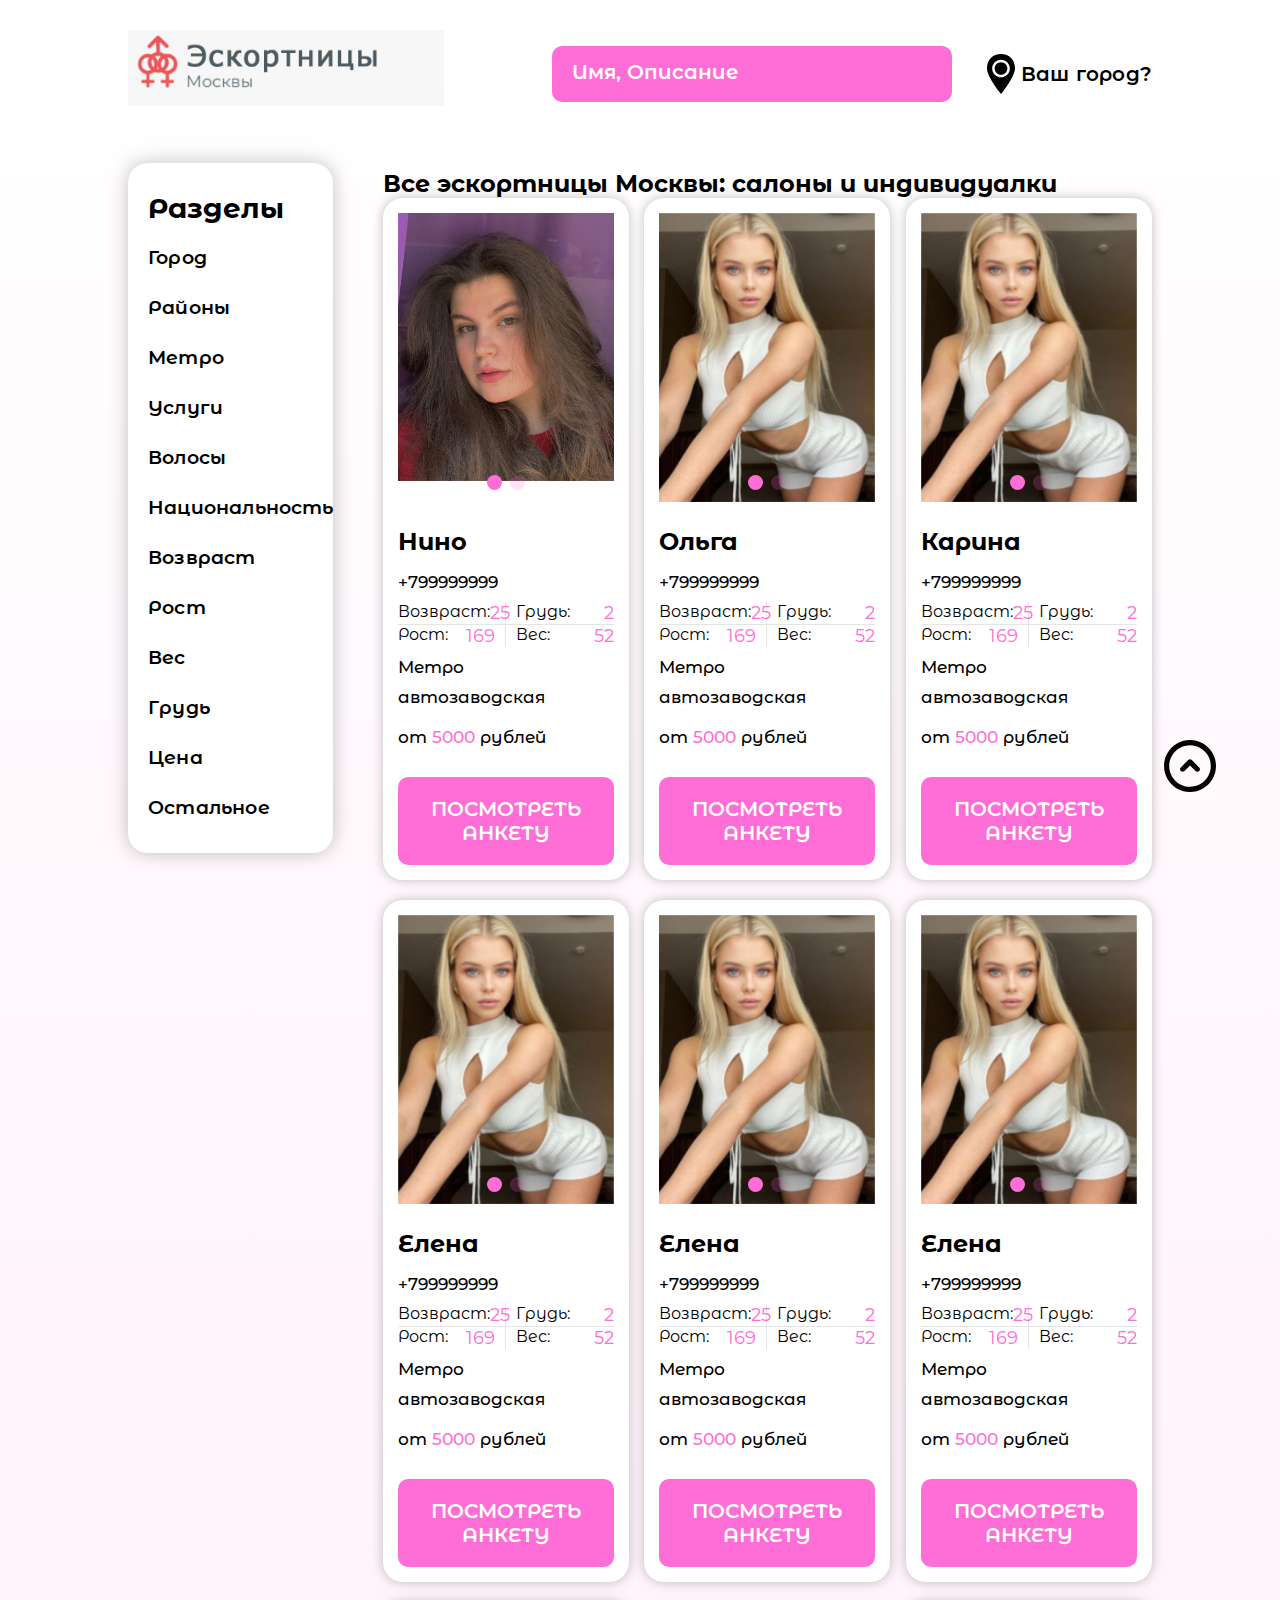
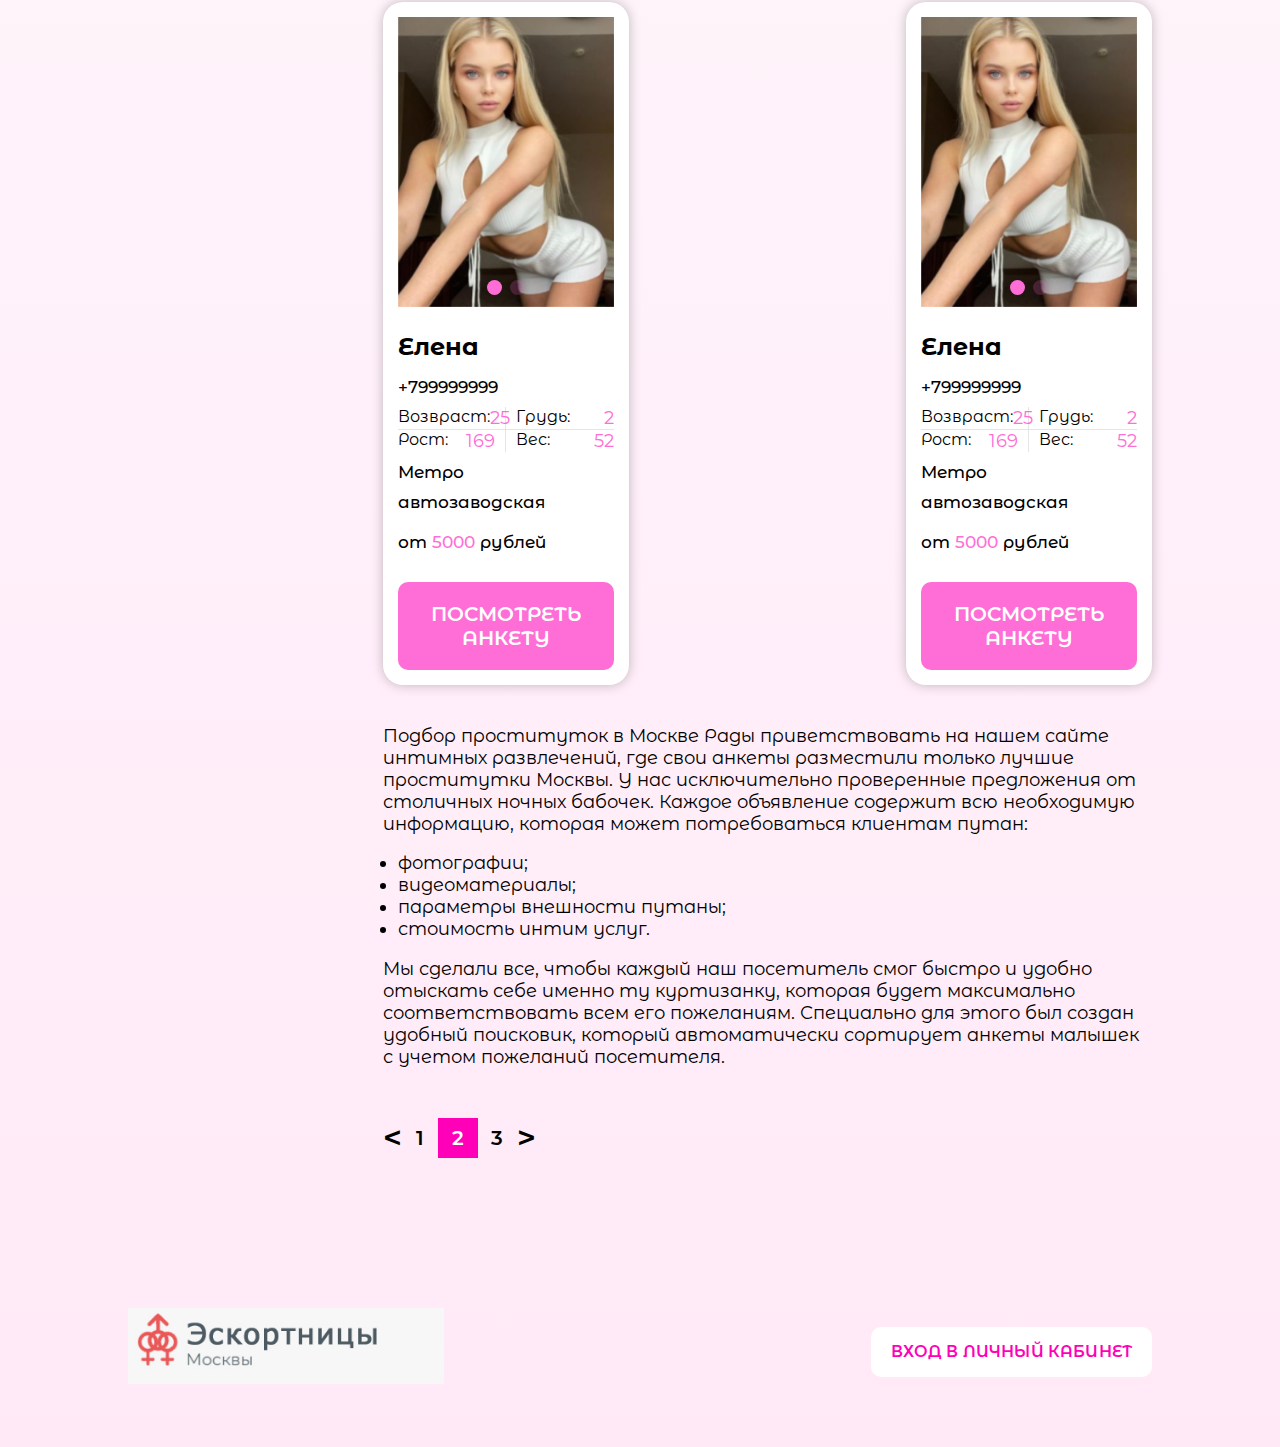
==== commit 6b6f7756: "сделала слайдер" ====
--- a/index.html
+++ b/index.html
@@ -9,9 +9,10 @@
     <link rel="preconnect" href="https://fonts.gstatic.com" crossorigin>
     <link href="https://fonts.googleapis.com/css2?family=Montserrat+Alternates:wght@300;400;500;600;700;800&display=swap"
         rel="stylesheet">
+        <link rel="stylesheet" href="https://unpkg.com/swiper/swiper-bundle.min.css" />
+
     <link rel="stylesheet" href="css/style.css">
-    <script src="js/render.js" defer></script>
-    <script src="js/main.js" defer></script>
+    
 </head>
 <body>
     <header class="header">
@@ -315,5 +316,12 @@
    </footer>
    <!-- /.footer -->
 <div class="up"></div>
+
+<script src="https://ajax.googleapis.com/ajax/libs/jquery/2.2.0/jquery.min.js"></script>
+<script src="https://unpkg.com/swiper/swiper-bundle.min.js"></script>
+<script src="js/render.js" defer></script>
+<script src="js/main.js" defer></script>
+<!-- Initialize Swiper -->
+
 </body>
 </html>--- a/css/style.css
+++ b/css/style.css
@@ -1,27 +1,31 @@
-*{
+* {
     box-sizing: border-box;
     margin: 0;
     padding: 0;
     font-family: 'Montserrat Alternates', sans-serif;
-    
-}
-body{
+
+}
+
+body {
     background: linear-gradient(180deg, #FFFFFF 0%, #FFE9F7 100%);
     box-shadow: 0px 4px 4px rgba(0, 0, 0, 0.25);
 }
-.container{
+
+.container {
     max-width: 1400px;
     width: 100%;
     margin: auto;
 }
 
-.logo > img{
+.logo>img {
     width: 85%;
 }
-.m-2{
+
+.m-2 {
     padding: 20px 0;
 }
-a{
+
+a {
     text-decoration: none;
     cursor: pointer;
     color: black;
@@ -30,122 +34,145 @@
     letter-spacing: 0.01em;
     line-height: 40px;
 }
-input{
-    cursor: pointer;
-    border:none;
+
+input {
+    border: none;
     outline: none;
-    padding: 30px 20px;
-    background: #FF00B8;
-}
-input::placeholder{
+    padding: 20px 20px;
+    background: #ff6ed6;
+    border-radius: 10px;
+}
+
+input::placeholder {
     font-weight: 600;
     font-size: 20px;
     color: #FFFFFF;
 }
-.title{
+
+.title {
     font-weight: 700;
     font-size: 28px;
     line-height: 50px;
 }
-.color{
-    color: #FF00B8;
-}
-.btn{
+
+.color {
+    color: #ff6ed6;
+}
+
+.btn {
     border: none;
     outline: none;
     cursor: pointer;
-    background: #FF00B8;
+    background: #ff6ed6;
     color: #fff;
     font-weight: 600;
     font-size: 20px;
     padding: 20px;
-}
-.block{
+    border-radius: 10px;
+}
+
+.block {
     display: flex;
     justify-content: space-between;
     flex-wrap: wrap;
 }
-.main1{
+
+.main1 {
     display: flex;
     justify-content: flex-end;
     align-items: stretch;
 }
-.col-3{
+
+.col-3 {
     padding: 20px 0;
     width: 20%;
 
 }
-.col-7{
+
+.col-7 {
     padding-top: 50px;
     padding-bottom: 20px;
     width: 80%;
     margin-left: 50px;
 }
-.header__block{
+
+.header__block {
     padding-top: 30px;
 }
-.nav{
+
+.nav {
     max-width: 600px;
     width: 100%;
     display: flex;
     align-items: center;
     justify-content: space-between;
 }
-.nav > input{
+
+.nav>input {
     max-width: 400px;
     width: 100%;
 }
-.nav__link{
+
+.nav__link {
     display: flex;
     background: url('../img/location.svg') no-repeat left;
     padding-left: 40px;
 }
 
-.main{
+.main {
     padding-top: 50px;
     padding-bottom: 50px;
     display: flex;
     justify-content: space-around;
     align-items: flex-start;
 }
-.panel{
+
+.panel {
     padding: 20px 20px;
     display: flex;
     flex-direction: column;
-    background: rgba(255, 255, 255, 0.3);
-    filter: drop-shadow(0px 0px 19px rgba(0, 0, 0, 0.25));
-    width: 100%;
-}
-.panel__link{
+    background: rgb(255, 255, 255);
+    box-shadow: 0px 0px 19px rgba(0, 0, 0, 0.25);
+    width: 100%;
+    margin-top: 30px;
+    border-radius: 20px;
+}
+
+
+.panel__link {
     display: flex;
     position: relative;
     margin: 5px 0;
     width: 100%;
 }
+
 .panel__link:hover,
-.panel__link:focus{
+.panel__link:focus {
     cursor: pointer;
     animation: showA .3s both;
 }
 
-.panel__box{
+.panel__box {
     position: relative;
     display: flex;
 }
-.panel__list{
+
+.panel__list {
     display: none;
     flex-direction: column;
-    background: #FF00B8;
-    color: #fff;
+    background: #fff;
+    color: #ff6ed6;
     padding: 20px;
     position: absolute;
     left: 100%;
     top: 0;
-    width: 100vh;
+    width: 750px;
     z-index: 100;
     animation: showDiv .3s both;
-}
-.open{
+    box-shadow: 0px 0px 10px rgba(0, 0, 0, 0.2);
+}
+
+.open {
     display: flex;
     animation: showDiv .3s both;
 }
@@ -153,13 +180,15 @@
 @keyframes showA {
     100% {
         opacity: 1;
-        color: #FF00B8;
-    }
-}
+        color: #ff6ed6;
+    }
+}
+
 @keyframes showDiv {
-    0%{
+    0% {
         opacity: 0;
     }
+
     100% {
         opacity: 1;
     }
@@ -167,7 +196,7 @@
 
 
 
-.panel__list > ul {
+.panel__list>ul {
     display: flex;
     flex-wrap: wrap;
     list-style: none;
@@ -177,65 +206,92 @@
     line-height: 50px;
     overflow-y: auto;
 }
-.panel__list>ul > li{
+
+.panel__list>ul>li {
     width: 45%;
 }
-.info__slide{
-    width: 100%;
-}
-
-.card{
+
+.info__slide {
+    width: 457px;
+    height: 598px;
+}
+
+.card {
     display: flex;
     flex-direction: column;
     width: 32%;
-    background: #D9D9D9;
+    background: #fff;
     padding: 15px;
     margin-bottom: 20px;
-}
-.text__card{
+    box-shadow: 0px 0px 12px rgba(0, 0, 0, 0.25);
+    border-radius: 20px;
+}
+
+.girl {
+    width: 238px;
+    border-radius: 10px;
+}
+
+.slide {
+    display: flex;
+    justify-content: center;
+}
+
+.text__card {
     font-weight: 500;
     font-size: 20px;
     line-height: 30px;
     padding: 5px 0;
 }
-.card > h4{
+
+.card>h4 {
     font-size: 24px;
     font-weight: 700;
-    line-height: 40px;
-}
-.text__table{
+    margin-top: 20px;
+}
+
+.text__table {
     width: 100%;
     display: flex;
     flex-wrap: wrap;
 }
-.text__row{
+
+.text__row {
     display: flex;
     justify-content: space-between;
     width: 50%;
 }
-.text__row:nth-child(odd){
-    border-right: 1px solid rgba(0, 0, 0, .1); 
+
+.text__row:nth-child(odd) {
+    border-right: 1px solid rgba(0, 0, 0, .1);
     padding-right: 10px;
 }
-.text__row:nth-child(even){
+
+.text__row:nth-child(even) {
     padding-left: 10px;
 }
-.text__row:nth-child(3){
-    border-top: 1px solid rgba(0, 0, 0, .1);        
-}
+
+.text__row:nth-child(3) {
+    border-top: 1px solid rgba(0, 0, 0, .1);
+}
+
 .text__row:nth-child(4) {
     border-top: 1px solid rgba(0, 0, 0, .1);
 }
-.text__row > p{
+
+.text__row>p {
     font-size: 16px;
 }
-.text__row > span {
-    font-size: 18px;    
-}
-.text__btn{
+
+.text__row>span {
+    font-size: 18px;
+}
+
+.text__btn {
     margin-top: 20px;
 }
-.pagi{
+
+.pagi {
     display: flex;
     justify-content: space-between;
     align-items: center;
@@ -243,36 +299,46 @@
     padding: 30px 0;
     margin-bottom: 100px;
 }
-.pagi__btn{
+
+.pagi__btn {
     font-size: 32px;
 }
-.activa__numb{
+
+.activa__numb {
     display: block;
     align-items: center;
     text-align: center;
     width: 40px;
-    background: #D9D9D9;
-}
-
-.footer{
+    background: rgb(255, 0, 184);
+    color: #fff;
+}
+
+.footer {
     position: relative;
     width: 100%;
     z-index: 100;
 }
 
-.footer__logo > img{
+.footer__logo>img {
     width: 400px;
 }
-.header__title{
-    padding-bottom: 23px;
-    line-height: 34px;
-}
-.footer__block{
+
+.footer__block {
     padding-bottom: 50px;
-
-}
-
-.up{
+    align-items: center;
+}
+
+.btn__footer {
+    display: flex;
+    justify-content: center;
+    align-items: center;
+    height: 50px;
+    font-size: 16px;
+    background-color: #fff;
+    color: rgb(255, 0, 184);
+}
+
+.up {
     width: 52px;
     height: 52px;
     position: fixed;
@@ -282,19 +348,21 @@
     cursor: pointer;
     z-index: 1000;
 }
-.text{
+
+.text {
     margin: 20px 0;
     display: flex;
     flex-direction: column;
     align-items: baseline;
     font-size: 18px;
 }
-.text > ul{
+
+.text>ul {
     padding: 1% 1% 1% 2%;
     margin: 10px 0;
 }
 
-.btn__back{
+.btn__back {
     width: 90%;
     display: flex;
     justify-content: center;
@@ -303,96 +371,99 @@
     transition: background-color 0.2s;
 }
 
-.btn__back:hover{
+.btn__back:hover {
     background-color: #a8a8a8;
 }
 
-.info{
-    display: flex;
-    justify-content: space-between;
+.info {
+    display: flex;
     align-items: center;
     margin-top: 36px;
 }
 
 
-.info__slider{
-    width: 50%;
-}
-
-.info__img{
+.info__img {
     width: 100%;
     height: 100%;
 }
 
-.info__content{
+.info__content {
     max-width: 50%;
     margin-left: 40px;
 }
 
-.info__content__block:not(:last-child){
+.info__content__block:not(:last-child) {
     margin-bottom: 14px;
 }
 
-.info__content__title{
+.info__content__title {
     font-size: 24px;
     margin-bottom: 10px;
 }
 
-.info__content__text{
+.info__content__text {
     font-size: 20px;
     font-weight: 500;
 }
 
 
-.info__title{
+.info__title {
     font-size: 24px;
     margin-top: 21px;
     margin-bottom: 40px;
 }
 
-.parameters{
+.parameters {
+    display: flex;
+    justify-content: space-between;
+    align-items: baseline;
+    flex-wrap: wrap;
     font-weight: 500;
 }
 
-.parameters__block{
-    display: flex;
+.parameters__block {
+    display: flex;
+    flex-direction: column;
     justify-content: space-between;
     align-items: flex-start;
 }
 
-.parameters__block:not(:last-child){
+.parameters__block:not(:last-child) {
     margin-bottom: 12px;
 }
 
-.parameters__name{
-    font-size: 20px;
-}
-
-.parameters__info{
+.parameters__name {
+    font-size: 20px;
+    margin-bottom: 10px;
+}
+
+.parameters__info {
     font-size: 20px;
     max-width: 368px;
     text-align: right;
-}
-
-.about{
+    font-weight: bold;
+}
+
+.about {
     margin-top: 40px;
 }
 
-.about__title{
+.about__title {
     font-size: 24px;
     margin-bottom: 20px;
 }
 
-.about__text{
+.about__text {
     font-size: 20px;
     font-weight: 500px;
 }
 
-.map{
-    width: 100%;
-    height: 254px;
+.map {
+    width: 100%;
+    height: 400px;
     margin-bottom: 120px;
 }
+
 .panel__close {
     width: 20px;
     height: 20px;
@@ -404,85 +475,121 @@
     display: none;
 }
 
+
+
+.swiper {
+    width: 100%;
+    height: 100%;
+}
+.swiper-slide img {
+    display: block;
+    width: 100%;
+    height: auto;
+}
+.swiper-pagination-bullet{
+    width: 15px;
+    height: 15px;
+    background: #ff6ed6;
+}
+
 @media screen and (max-width: 1280px) {
-    .container{
+    .container {
         max-width: 1024px;
     }
-    .card{
+
+    .card {
         width: 32%;
     }
+
     .text__card {
         font-size: 17px;
     }
-    .panel{
+
+    .panel {
         margin-top: 24px;
     }
-    .panel__link{
+
+    .panel__link {
         font-size: 19px;
     }
-    .up{
+
+    .up {
         right: 5%;
     }
 }
 
 @media screen and (max-width: 1024px) {
-    .container{
+    .container {
         max-width: 768px;
     }
-    .card{
+
+    .card {
         width: 48%;
     }
-    .col-7{
+
+    .col-7 {
         padding-top: 20px;
     }
-    .panel{
+
+    .panel {
         margin-left: 0;
         margin-right: 0;
         padding: 20px 22px;
     }
-    .pagi{
+
+    .pagi {
         width: 30%;
     }
-    .logo > img{
+
+    .logo>img {
         width: 100%;
     }
+
     .info {
         margin-top: 20px;
     }
-    .btn__back{
+
+    .btn__back {
         margin-top: 43px;
     }
-    .up{
+
+    .up {
         right: 5%;
     }
+
     .panel__list>ul>li {
         width: 100%;
     }
 }
 
 @media screen and (max-width: 768px) {
-    .container{
+    .container {
         max-width: 480px;
     }
-    .col-3{
+
+    .col-3 {
         position: absolute;
         top: 0;
         left: 0;
         width: 100%;
     }
-    .col-7{
+
+    .col-7 {
         width: 100%;
         margin-left: 0;
         margin-top: 130px;
     }
-    .main1{
+
+    .main1 {
         display: flex;
         flex-wrap: wrap;
     }
-    .logo > img{
+
+    .logo>img {
         width: 35%;
         margin-top: 15px;
     }
+
     .panel__block {
         width: 40px;
         height: 40px;
@@ -514,18 +621,21 @@
     .panel__close {
         display: block;
     }
-    .footer__logo{
+
+    .footer__logo {
         display: none;
     }
-    .btn__footer{
+
+    .btn__footer {
         right: 50%;
         margin-right: -155px;
     }
-    .up{
+
+    .up {
         bottom: 1%;
         right: 1%;
     }
-    
+
 
     .panel__list {
         left: 0;
@@ -536,85 +646,106 @@
     .panel__box {
         flex-direction: column;
     }
-    .btn{
-        font-size: 16px!important;
-    }
-    .btn__back{
+
+    .btn {
+        font-size: 16px !important;
+    }
+
+    .btn__back {
         padding: 0;
         margin-top: 0;
     }
-    .header__title{
+
+    .header__title {
         margin-top: 15px;
     }
 }
 
 @media screen and (max-width:480px) {
-    .container{
+    .container {
         max-width: 320px;
     }
-    .logo > img{
+
+    .logo>img {
         width: 60%;
     }
-    
-    .header__title{
+
+    .header__title {
         font-size: 18px;
         line-height: 1.5;
     }
-    .text__card{
+
+    .text__card {
         font-size: 13px;
         line-height: 1.5;
     }
-    .card > h4{
+
+    .card>h4 {
         font-size: 18px;
         line-height: 1.5;
     }
-    .btn__footer{
+
+    .btn__footer {
         font-size: 18px;
     }
-    .pagi__btn{
+
+    .pagi__btn {
         font-size: 20px;
     }
-    .pagi__num{
+
+    .pagi__num {
         font-size: 18px;
     }
-    .pagi{
+
+    .pagi {
         width: 40%;
     }
-    .up{
+
+    .up {
         width: 30px;
         height: 30px;
     }
-    .parameters__info{
+
+    .parameters__info {
         text-align: left;
     }
-    .info{
+
+    .info {
         flex-wrap: wrap;
         margin-top: 10px;
     }
-    .info__slide{
+
+    .info__slide {
         width: 100%;
         height: 100%;
     }
-    .info__slider{
+
+    .info__slider {
         width: 100%;
     }
-    .parameters__block{ 
+
+    .parameters__block {
         flex-direction: column;
     }
-    .info__content{
+
+    .info__content {
         margin-left: 0;
     }
-    .info__title{
+
+    .info__title {
         font-size: 20px;
         margin-bottom: 10px;
     }
-    h2{
-        font-size: 20px!important;
-    }
-    span{
-        font-size: 16px!important;
-    }
-    .text{
+
+    h2 {
+        font-size: 20px !important;
+    }
+
+    span {
+        font-size: 16px !important;
+    }
+
+    .text {
         font-size: 14px;
         line-height: 1.5;
     }
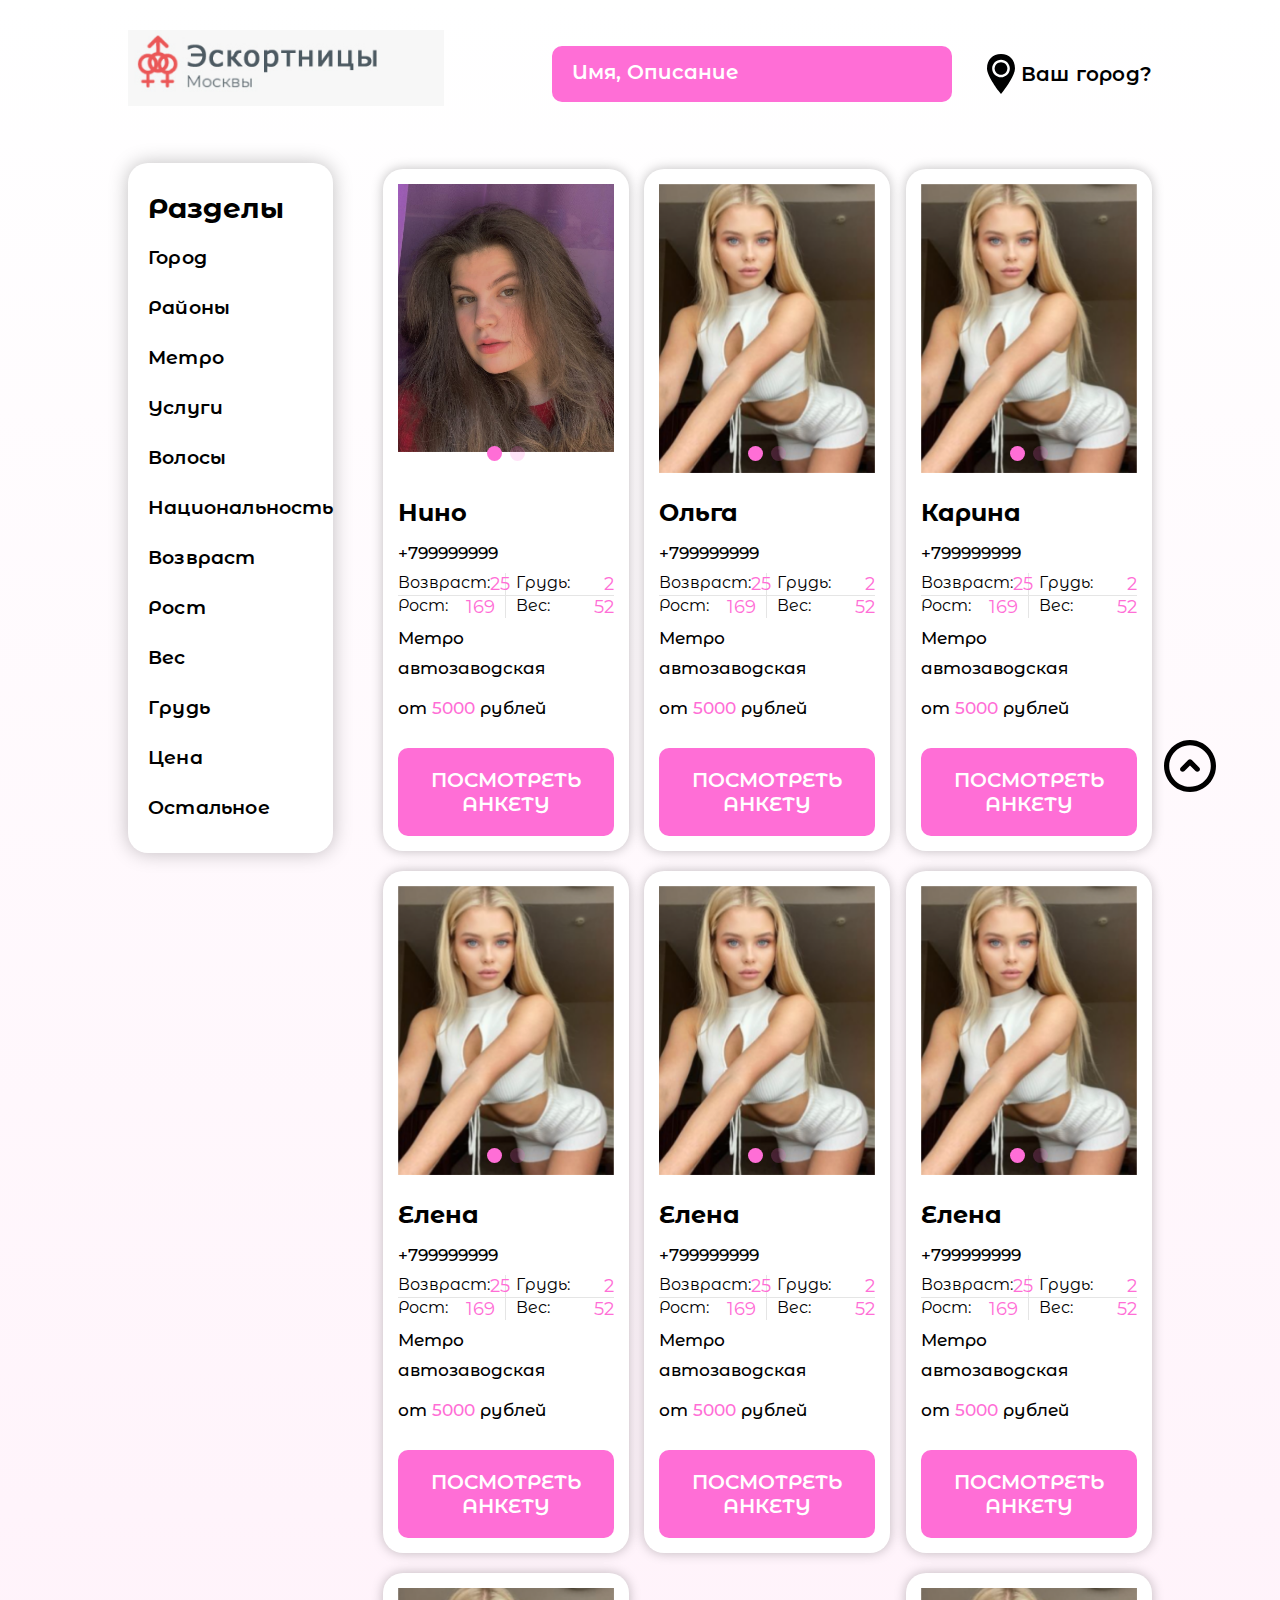
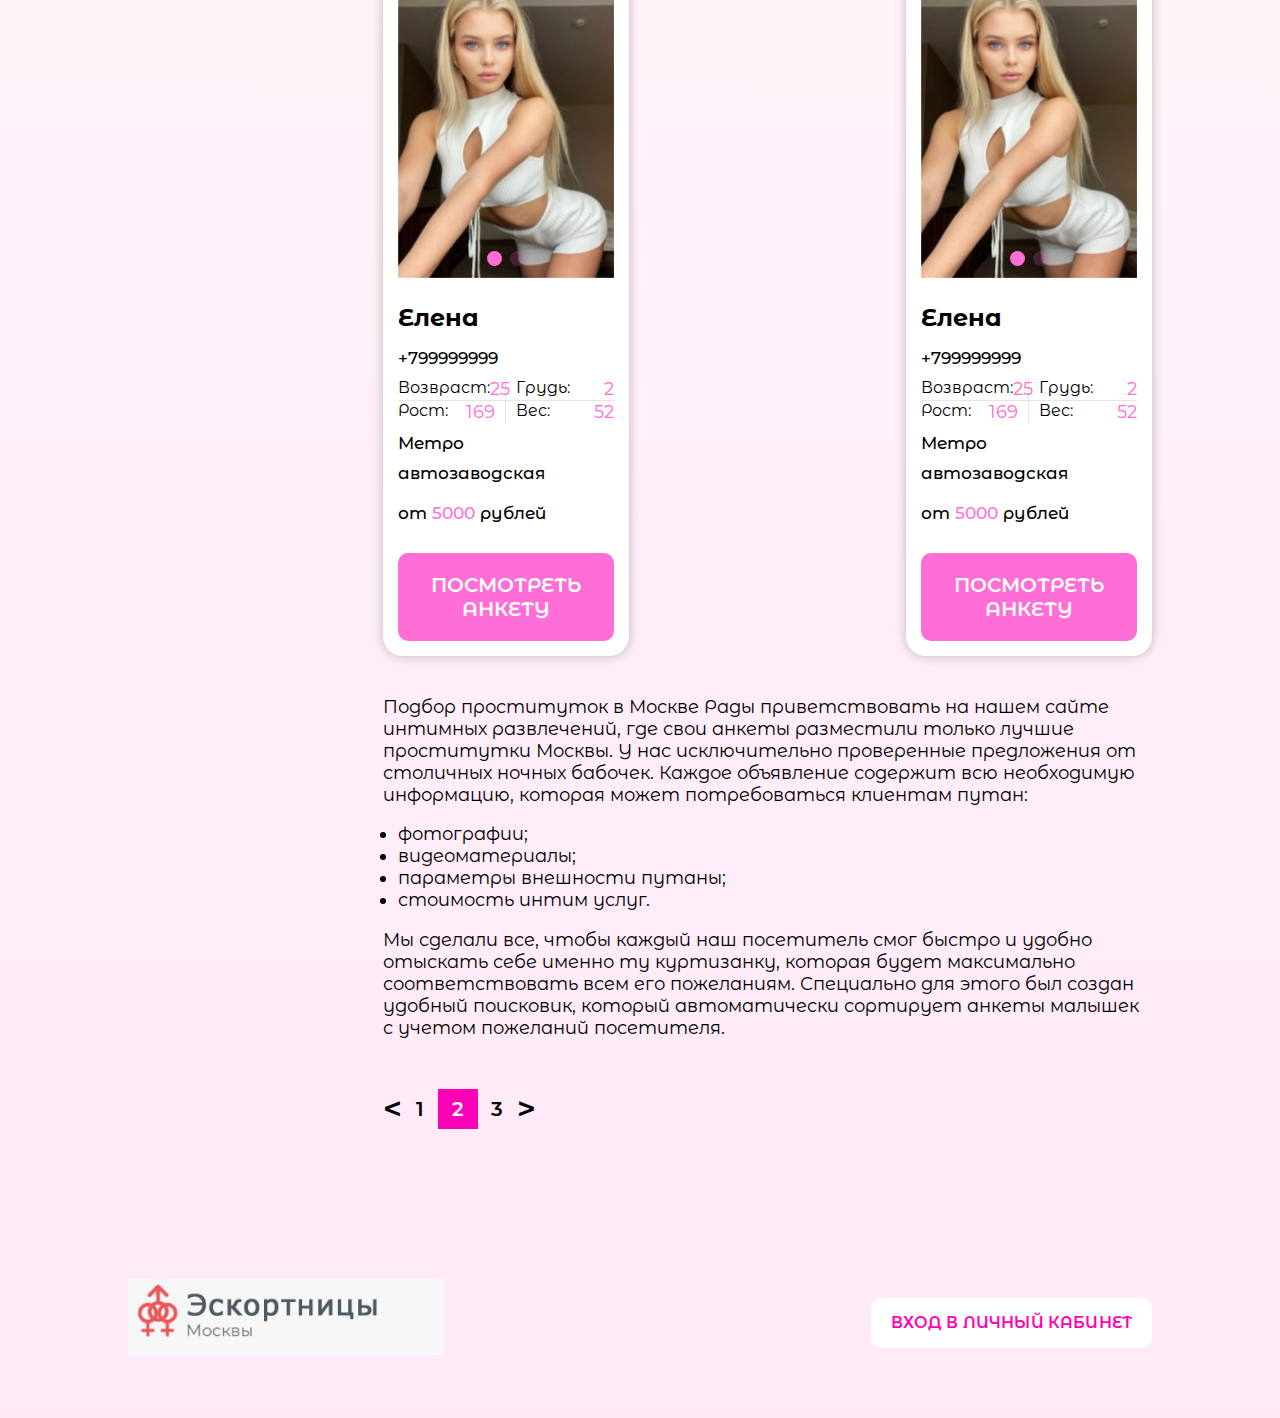
==== commit a0a5e774: "сделала слайдер" ====
--- a/index.html
+++ b/index.html
@@ -262,7 +262,6 @@
             <!-- /.panel__block -->                        
         </div> 
         <div class="col-7">
-            <h2 class="header__title">Все эскортницы Москвы: салоны и индивидуалки</h2>
             <div class="catalog">
                 <div class="cards block">
                     
